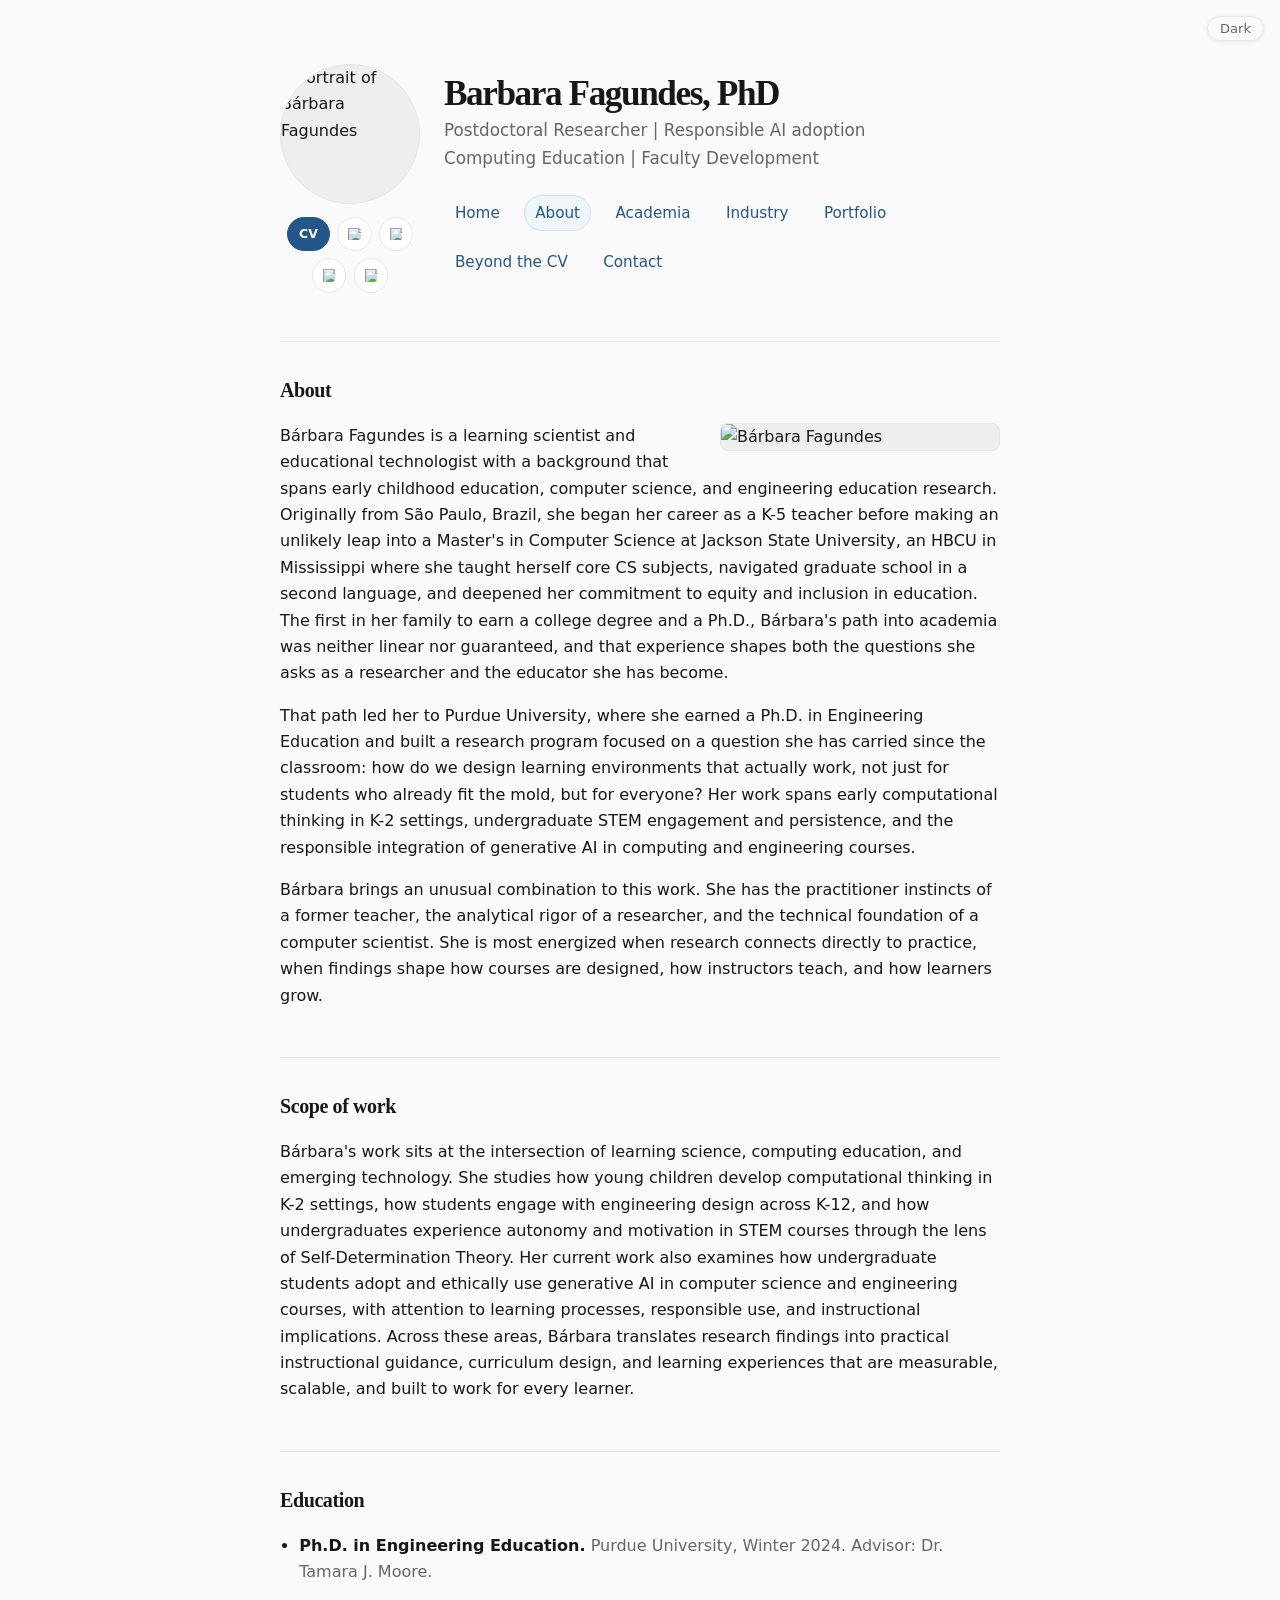
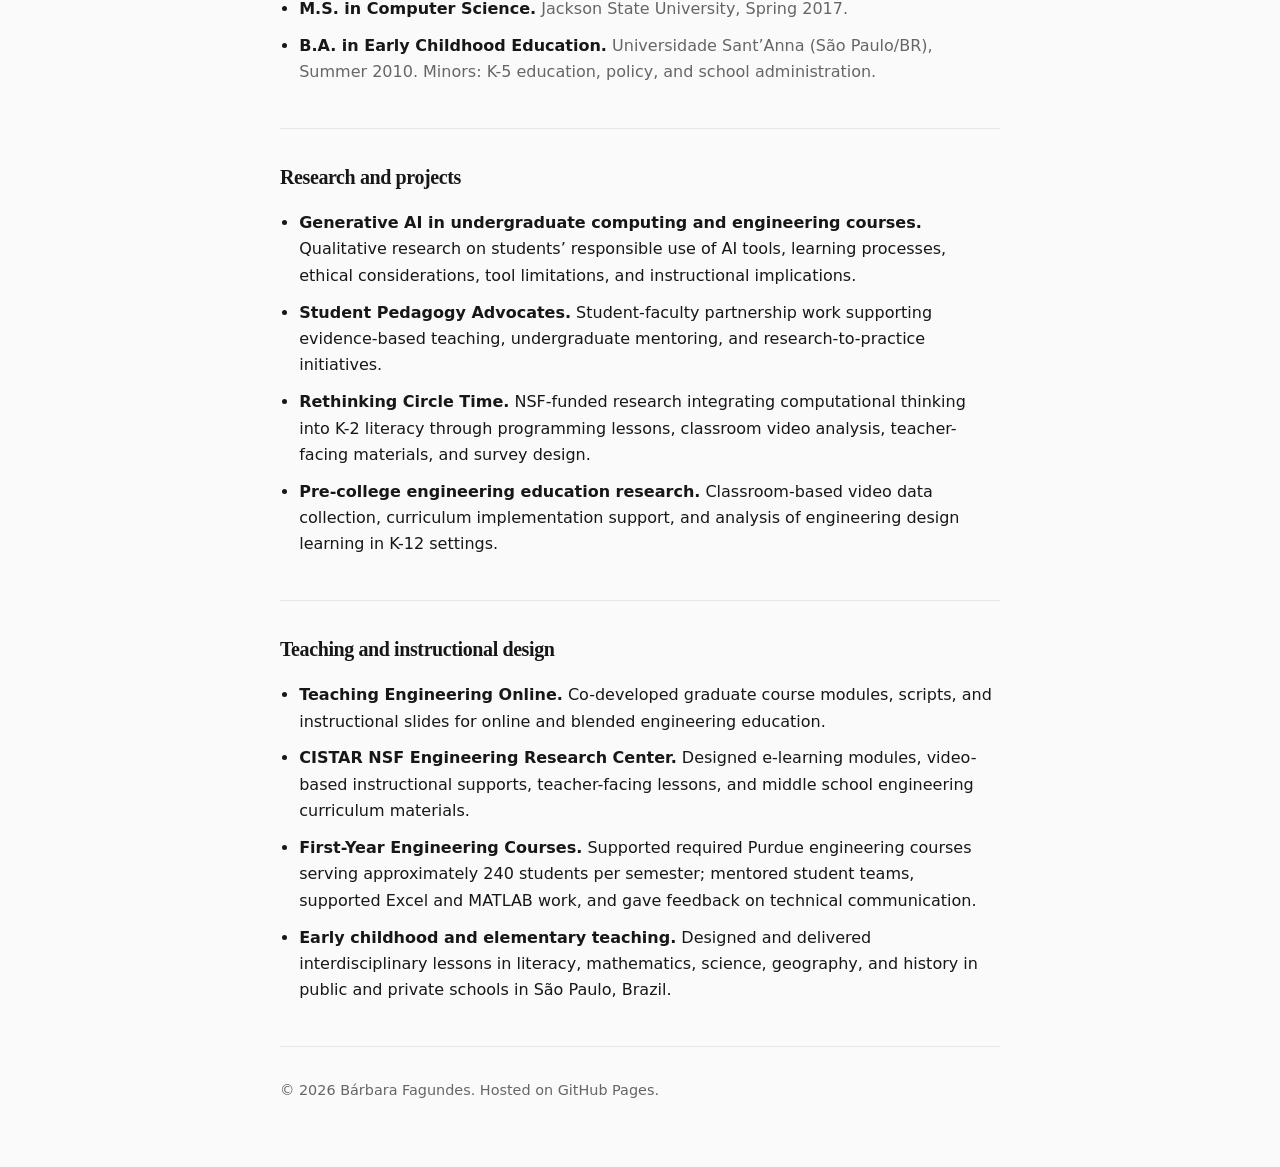
==== about.html @ 5d2da1c2 "add fixed dark/light mode toggle to all pages Button sits upper-right, fixed position, persists via " ====
<!DOCTYPE html>
<html lang="en">
<head>
  <meta charset="UTF-8" />
  <meta name="viewport" content="width=device-width, initial-scale=1.0" />
  <title>About | Bárbara Fagundes</title>
  <script>(function(){var s=localStorage.getItem('theme'),p=window.matchMedia('(prefers-color-scheme: dark)').matches;if(s==='dark'||(!s&&p))document.documentElement.setAttribute('data-theme','dark')})();</script>
  <meta name="description" content="About Bárbara Fagundes, learning scientist and educational technologist." />
  <style>
    :root {
      --bg: #fafafa;
      --text: #171717;
      --muted: #666;
      --line: #e6e6e6;
      --link: #235789;
      --max: 760px;
      --heading-font: Georgia, "Times New Roman", Times, serif;
    }

    * {
      box-sizing: border-box;
    }

    body {
      margin: 0;
      font-family: system-ui, -apple-system, BlinkMacSystemFont, "Segoe UI", sans-serif;
      color: var(--text);
      background: var(--bg);
      line-height: 1.65;
    }

    main {
      max-width: var(--max);
      margin: 0 auto;
      padding: 4rem 1.25rem;
    }

    header {
      margin-bottom: 3rem;
      display: grid;
      grid-template-columns: 140px 1fr;
      gap: 1.5rem;
      align-items: center;
    }

    .profile-block {
      display: grid;
      gap: 0.8rem;
      justify-items: center;
    }

    .profile-picture {
      width: 140px;
      height: 140px;
      border-radius: 50%;
      object-fit: cover;
      border: 1px solid var(--line);
      background: #eee;
    }

    .profile-links {
      display: flex;
      flex-wrap: wrap;
      justify-content: center;
      gap: 0.45rem;
      width: 100%;
      margin-top: 0;
    }

    .profile-links a {
      display: inline-flex;
      align-items: center;
      justify-content: center;
      width: 2.15rem;
      height: 2.15rem;
      border: 1px solid var(--line);
      border-radius: 50%;
      color: var(--muted);
      background: white;
      font-size: 0.78rem;
      font-weight: 700;
      line-height: 1;
    }

    .profile-links a:hover {
      color: white;
      background: var(--link);
      border-color: var(--link);
      text-decoration: none;
    }

    .profile-links .cv-button {
      width: 2.7rem;
      border-radius: 999px;
      background: var(--link);
      border-color: var(--link);
      color: white;
    }

    @media (max-width: 600px) {
      header {
        grid-template-columns: 120px 1fr;
        gap: 1rem;
        align-items: start;
      }

      .profile-picture {
        width: 100px;
        height: 100px;
      }

      .profile-block {
        justify-items: start;
      }

      .profile-links {
        max-width: 120px;
        justify-content: start;
      }

    }

    h1 {
      margin: 0 0 0.4rem;
      font-family: var(--heading-font);
      font-size: clamp(1.3rem, 3.8vw, 2.2rem);
      line-height: 1;
      letter-spacing: -0.04em;
      white-space: nowrap;
    }

    .subtitle {
      margin: 0;
      color: var(--muted);
      font-size: 1.05rem;
    }

    nav {
      display: flex;
      flex-wrap: wrap;
      gap: 0.85rem;
      margin-top: 1.4rem;
      font-size: 0.95rem;
    }

    nav[aria-label="Main navigation"] a {
      padding: 0.28rem 0.62rem;
      border: 1px solid transparent;
      border-radius: 999px;
    }

    nav[aria-label="Main navigation"] a[aria-current="page"] {
      color: var(--link);
      background: #eef5fb;
      border-color: #cfe0ee;
      text-decoration: none;
    }

    .headline-block {
      position: relative;
    }

    @media (max-width: 600px) {
    }

    a {
      color: var(--link);
      text-decoration: none;
    }

    a:hover {
      text-decoration: underline;
    }

    section {
      padding: 2rem 0;
      border-top: 1px solid var(--line);
    }

    h2 {
      margin: 0 0 1rem;
      font-family: var(--heading-font);
      font-size: 1.25rem;
      letter-spacing: -0.02em;
    }

    p {
      margin: 0 0 1rem;
    }

    .about-photo {
      float: right;
      width: min(42%, 280px);
      margin: 0 0 1rem 1.5rem;
    }

    .about-photo img {
      display: block;
      width: 100%;
      height: auto;
      object-fit: contain;
      border: 1px solid var(--line);
      border-radius: 8px;
      background: #eee;
    }

    @media (max-width: 600px) {
      .about-photo {
        float: none;
        width: 100%;
        margin: 0 0 1.25rem;
      }
    }

    ul {
      margin: 0;
      padding-left: 1.2rem;
    }

    li {
      margin-bottom: 0.65rem;
    }

    .item-title {
      font-weight: 700;
    }

    .meta {
      color: var(--muted);
    }

    footer {
      padding-top: 2rem;
      border-top: 1px solid var(--line);
      color: var(--muted);
      font-size: 0.9rem;
    }
    .theme-toggle { position: fixed; top: 1rem; right: 1rem; z-index: 100; padding: 0.32rem 0.75rem; border: 1px solid var(--line); border-radius: 999px; background: var(--bg); color: var(--muted); font-size: 0.82rem; cursor: pointer; font-family: inherit; line-height: 1; box-shadow: 0 1px 4px rgba(0,0,0,0.08); }
    .theme-toggle:hover { color: var(--text); border-color: var(--muted); }
    html[data-theme="dark"] { --bg: #111111; --text: #e4e4e4; --muted: #9a9a9a; --line: #2d2d2d; --link: #79b5f5; }
    html[data-theme="dark"] .profile-links a { background: #1e1e1e; border-color: #3a3a3a; }
    html[data-theme="dark"] .profile-links .cv-button { background: var(--link); border-color: var(--link); }
    html[data-theme="dark"] .profile-picture { background: #2a2a2a; }
    html[data-theme="dark"] .about-photo img { background: #2a2a2a; }
    html[data-theme="dark"] nav[aria-label="Main navigation"] a[aria-current="page"] { background: #1a2a3a; border-color: #2d4a6a; }
  </style>
</head>
<body>
  <button class="theme-toggle" id="theme-toggle" aria-label="Toggle dark mode">Dark</button>
  <main>
    <header>
      <div class="profile-block">
        <img class="profile-picture" src="assets/headshot.png" alt="Portrait of Bárbara Fagundes" />
        <nav aria-label="Profile links" class="profile-links">
          <a class="cv-button" href="files/bfagundes_CV.pdf" aria-label="CV" title="CV">CV</a>
          <a href="mailto:iambarbaraf@gmail.com" aria-label="Email" title="Email"><img src="assets/icons8-email-50.png" alt="Email" style="width: 1em; height: 1em; vertical-align: middle;" /></a>
          <a href="https://scholar.google.com/citations?user=XupPbTIAAAAJ&hl=en&oi=ao" aria-label="Google Scholar" title="Google Scholar"><img src="assets/Google_Scholar_logo.svg" alt="Google Scholar" style="width: 1em; height: 1em; vertical-align: middle;" /></a>
          <a href="https://www.researchgate.net/profile/Barbara-Fagundes-2" aria-label="ResearchGate" title="ResearchGate"><img src="assets/researchgate-logo.svg" alt="ResearchGate" style="width: 1em; height: 1em; vertical-align: middle;" /></a>
          <a href="https://www.linkedin.com/in/iambarbaraf" aria-label="LinkedIn" title="LinkedIn"><img src="assets/icons8-linkedin-50.png" alt="LinkedIn" style="width: 1em; height: 1em; vertical-align: middle;" /></a>
        </nav>
      </div>
      <div class="headline-block">
        <h1>Barbara Fagundes, PhD</h1>
        <p class="subtitle">Postdoctoral Researcher | Responsible AI adoption<br>Computing Education | Faculty Development</p>
        <nav aria-label="Main navigation">
          <a href="index.html">Home</a>
          <a href="about.html" aria-current="page">About</a>
          <a href="academia.html">Academia</a>
          <a href="industry.html">Industry</a>
          <a href="instructional-design.html">Portfolio</a>
          <a href="beyond-cv.html">Beyond the CV</a>
          <a href="contact.html">Contact</a>
        </nav>
      </div>
    </header>

    <section>
      <h2>About</h2>
      <figure class="about-photo">
        <img src="assets/bfagundes_headshot.jpeg" alt="Bárbara Fagundes" />
      </figure>

      <p>
        Bárbara Fagundes is a learning scientist and educational technologist with a background that spans early childhood education, computer science, and engineering education research. Originally from São Paulo, Brazil, she began her career as a K-5 teacher before making an unlikely leap into a Master's in Computer Science at Jackson State University, an HBCU in Mississippi where she taught herself core CS subjects, navigated graduate school in a second language, and deepened her commitment to equity and inclusion in education. The first in her family to earn a college degree and a Ph.D., Bárbara's path into academia was neither linear nor guaranteed, and that experience shapes both the questions she asks as a researcher and the educator she has become.
      </p>

      <p>
        That path led her to Purdue University, where she earned a Ph.D. in Engineering Education and built a research program focused on a question she has carried since the classroom: how do we design learning environments that actually work, not just for students who already fit the mold, but for everyone? Her work spans early computational thinking in K-2 settings, undergraduate STEM engagement and persistence, and the responsible integration of generative AI in computing and engineering courses.
      </p>

      <p>
         Bárbara brings an unusual combination to this work. She has the practitioner instincts of a former teacher, the analytical rigor of a researcher, and the technical foundation of a computer scientist. She is most energized when research connects directly to practice, when findings shape how courses are designed, how instructors teach, and how learners grow.
      </p>
    </section>

    <section>
      <h2>Scope of work</h2>
      <p>
        Bárbara's work sits at the intersection of learning science, computing education, and emerging technology. She studies how young children develop computational thinking in K-2 settings, how students engage with engineering design across K-12, and how undergraduates experience autonomy and motivation in STEM courses through the lens of Self-Determination Theory. Her current work also examines how undergraduate students adopt and ethically use generative AI in computer science and engineering courses, with attention to learning processes, responsible use, and instructional implications. Across these areas, Bárbara translates research findings into practical instructional guidance, curriculum design, and learning experiences that are measurable, scalable, and built to work for every learner.
      </p>
    </section>

    <section>
      <h2>Education</h2>
      <ul>
        <li>
          <span class="item-title">Ph.D. in Engineering Education.</span>
          <span class="meta">Purdue University, Winter 2024. Advisor: Dr. Tamara J. Moore.</span>
        </li>
        <li>
          <span class="item-title">M.S. in Computer Science.</span>
          <span class="meta">Jackson State University, Spring 2017.</span>
        </li>
        <li>
          <span class="item-title">B.A. in Early Childhood Education.</span>
          <span class="meta">Universidade Sant’Anna (São Paulo/BR), Summer 2010. Minors: K-5 education, policy, and school administration.</span>
        </li>
      </ul>
    </section>

    <section>
      <h2>Research and projects</h2>
      <ul>
        <li>
          <span class="item-title">Generative AI in undergraduate computing and engineering courses.</span>
          Qualitative research on students’ responsible use of AI tools, learning processes, ethical considerations, tool limitations, and instructional implications.
        </li>
        <li>
          <span class="item-title">Student Pedagogy Advocates.</span>
          Student-faculty partnership work supporting evidence-based teaching, undergraduate mentoring, and research-to-practice initiatives.
        </li>
        <li>
          <span class="item-title">Rethinking Circle Time.</span>
          NSF-funded research integrating computational thinking into K-2 literacy through programming lessons, classroom video analysis, teacher-facing materials, and survey design.
        </li>
        <li>
          <span class="item-title">Pre-college engineering education research.</span>
          Classroom-based video data collection, curriculum implementation support, and analysis of engineering design learning in K-12 settings.
        </li>
      </ul>
    </section>

    <section>
      <h2>Teaching and instructional design</h2>
      <ul>
        <li>
          <span class="item-title">Teaching Engineering Online.</span>
          Co-developed graduate course modules, scripts, and instructional slides for online and blended engineering education.
        </li>
        <li>
          <span class="item-title">CISTAR NSF Engineering Research Center.</span>
          Designed e-learning modules, video-based instructional supports, teacher-facing lessons, and middle school engineering curriculum materials.
        </li>
        <li>
          <span class="item-title">First-Year Engineering Courses.</span>
          Supported required Purdue engineering courses serving approximately 240 students per semester; mentored student teams, supported Excel and MATLAB work, and gave feedback on technical communication.
        </li>
        <li>
          <span class="item-title">Early childhood and elementary teaching.</span>
          Designed and delivered interdisciplinary lessons in literacy, mathematics, science, geography, and history in public and private schools in São Paulo, Brazil.
        </li>
      </ul>
    </section>

    <footer>
      © <span id="year"></span> Bárbara Fagundes. Hosted on GitHub Pages.
    </footer>
  </main>

  <script>
    document.getElementById("year").textContent = new Date().getFullYear();
    (function() {
      var toggle = document.getElementById('theme-toggle');
      function applyTheme(dark) {
        if (dark) { document.documentElement.setAttribute('data-theme', 'dark'); }
        else { document.documentElement.removeAttribute('data-theme'); }
        toggle.textContent = dark ? 'Light' : 'Dark';
      }
      var saved = localStorage.getItem('theme');
      var prefersDark = window.matchMedia('(prefers-color-scheme: dark)').matches;
      applyTheme(saved === 'dark' || (!saved && prefersDark));
      toggle.addEventListener('click', function() {
        var isDark = document.documentElement.getAttribute('data-theme') === 'dark';
        localStorage.setItem('theme', isDark ? 'light' : 'dark');
        applyTheme(!isDark);
      });
    })();
  </script>
</body>
</html>
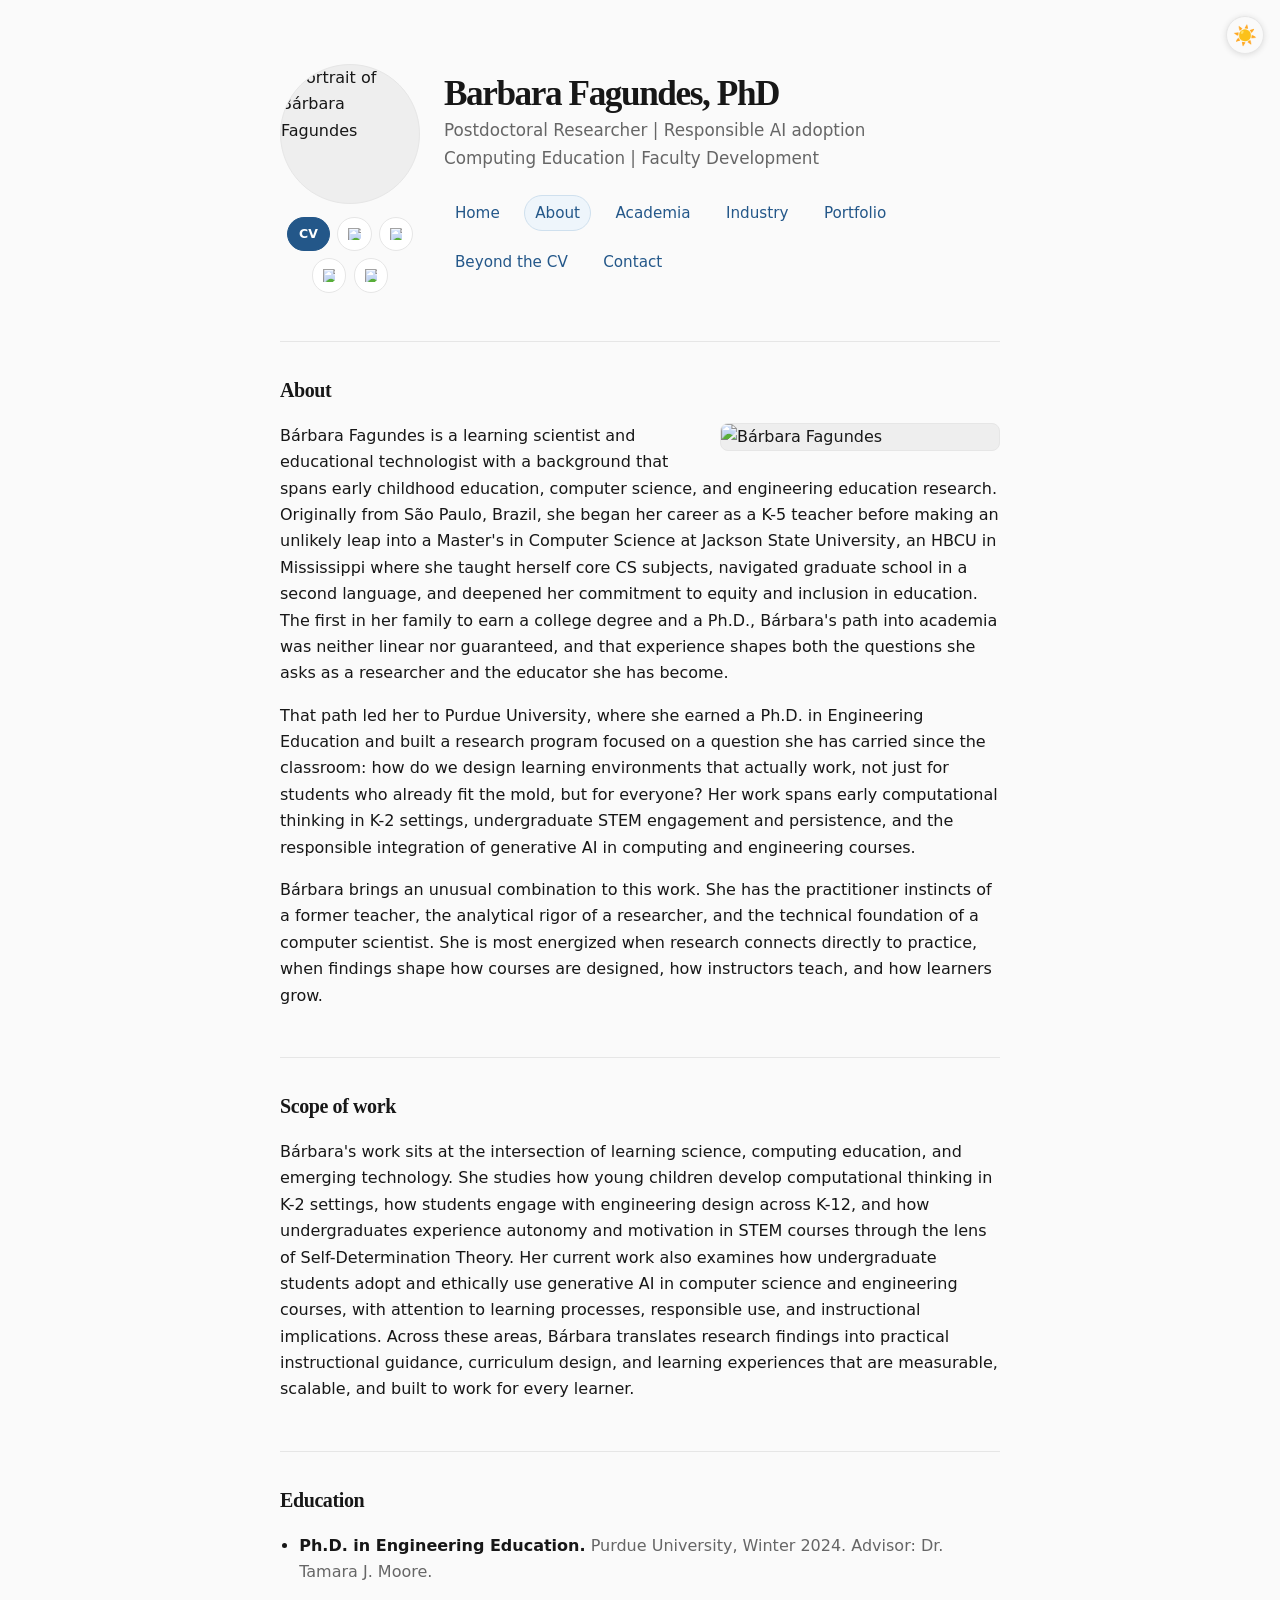
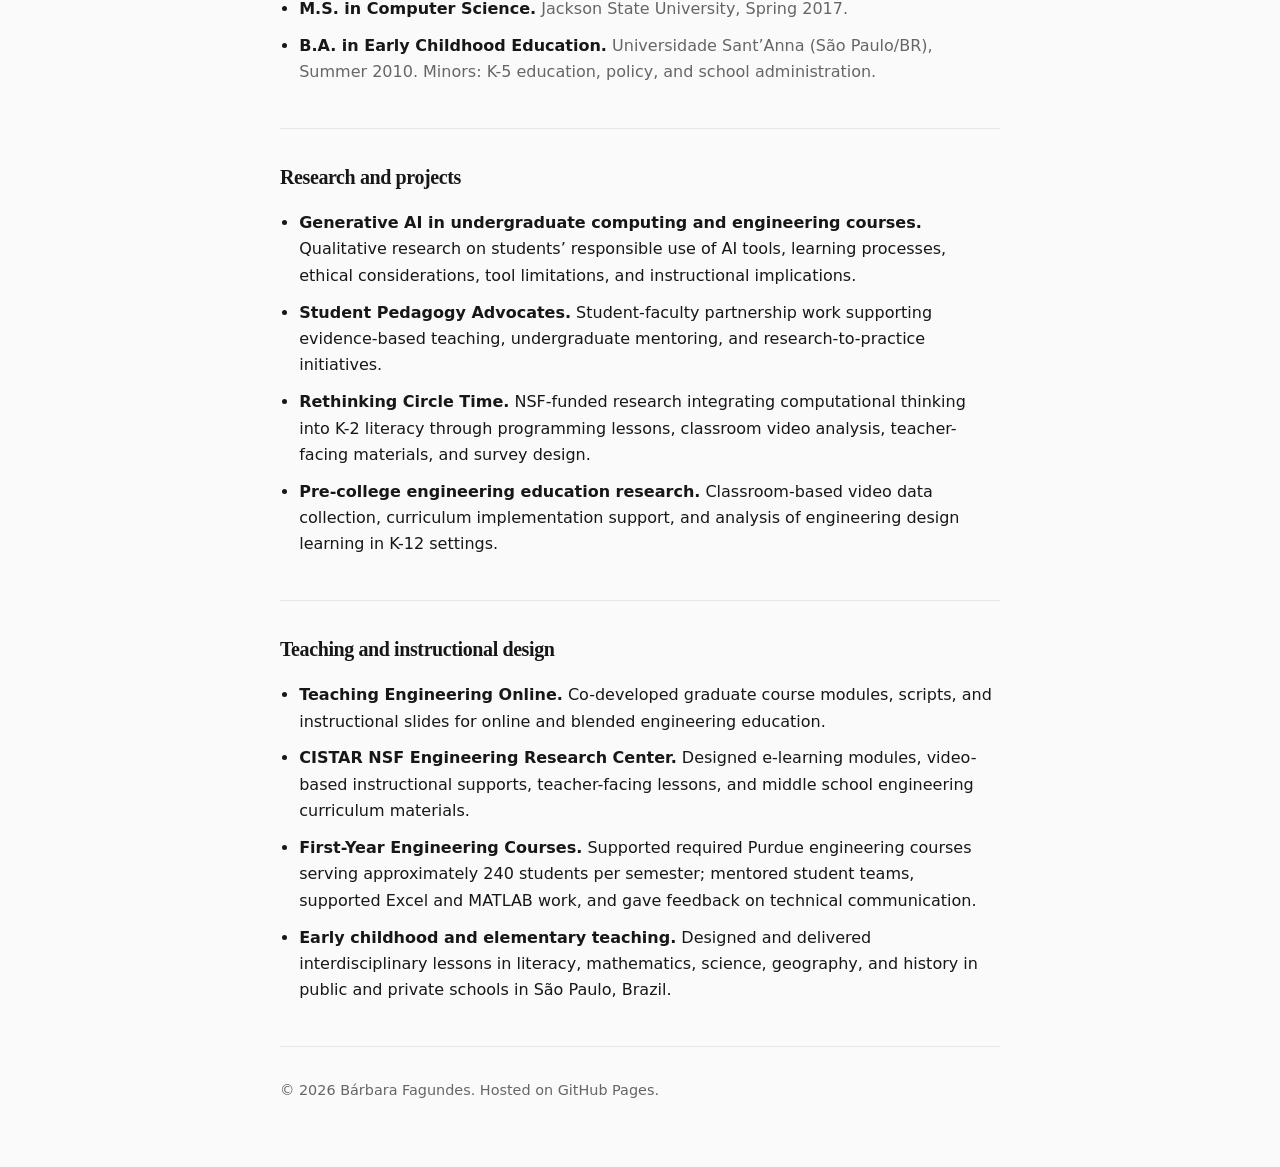
==== commit 03a08e1c: "replace dark/light text toggle with fixed ☀️/🌙 icon button on all pages Co-Authored-By: Claude Sonne" ====
--- a/about.html
+++ b/about.html
@@ -235,8 +235,8 @@
       color: var(--muted);
       font-size: 0.9rem;
     }
-    .theme-toggle { position: fixed; top: 1rem; right: 1rem; z-index: 100; padding: 0.32rem 0.75rem; border: 1px solid var(--line); border-radius: 999px; background: var(--bg); color: var(--muted); font-size: 0.82rem; cursor: pointer; font-family: inherit; line-height: 1; box-shadow: 0 1px 4px rgba(0,0,0,0.08); }
-    .theme-toggle:hover { color: var(--text); border-color: var(--muted); }
+    .theme-toggle { position: fixed; top: 1rem; right: 1rem; z-index: 100; width: 2.4rem; height: 2.4rem; border: 1px solid var(--line); border-radius: 50%; background: var(--bg); font-size: 1.2rem; cursor: pointer; display: flex; align-items: center; justify-content: center; box-shadow: 0 1px 6px rgba(0,0,0,0.12); padding: 0; }
+    .theme-toggle:hover { box-shadow: 0 2px 8px rgba(0,0,0,0.18); }
     html[data-theme="dark"] { --bg: #111111; --text: #e4e4e4; --muted: #9a9a9a; --line: #2d2d2d; --link: #79b5f5; }
     html[data-theme="dark"] .profile-links a { background: #1e1e1e; border-color: #3a3a3a; }
     html[data-theme="dark"] .profile-links .cv-button { background: var(--link); border-color: var(--link); }
@@ -246,7 +246,7 @@
   </style>
 </head>
 <body>
-  <button class="theme-toggle" id="theme-toggle" aria-label="Toggle dark mode">Dark</button>
+  <button class="theme-toggle" id="theme-toggle" aria-label="Toggle dark mode">☀️</button>
   <main>
     <header>
       <div class="profile-block">
@@ -374,7 +374,7 @@
       function applyTheme(dark) {
         if (dark) { document.documentElement.setAttribute('data-theme', 'dark'); }
         else { document.documentElement.removeAttribute('data-theme'); }
-        toggle.textContent = dark ? 'Light' : 'Dark';
+        toggle.textContent = dark ? '🌙' : '☀️';
       }
       var saved = localStorage.getItem('theme');
       var prefersDark = window.matchMedia('(prefers-color-scheme: dark)').matches;
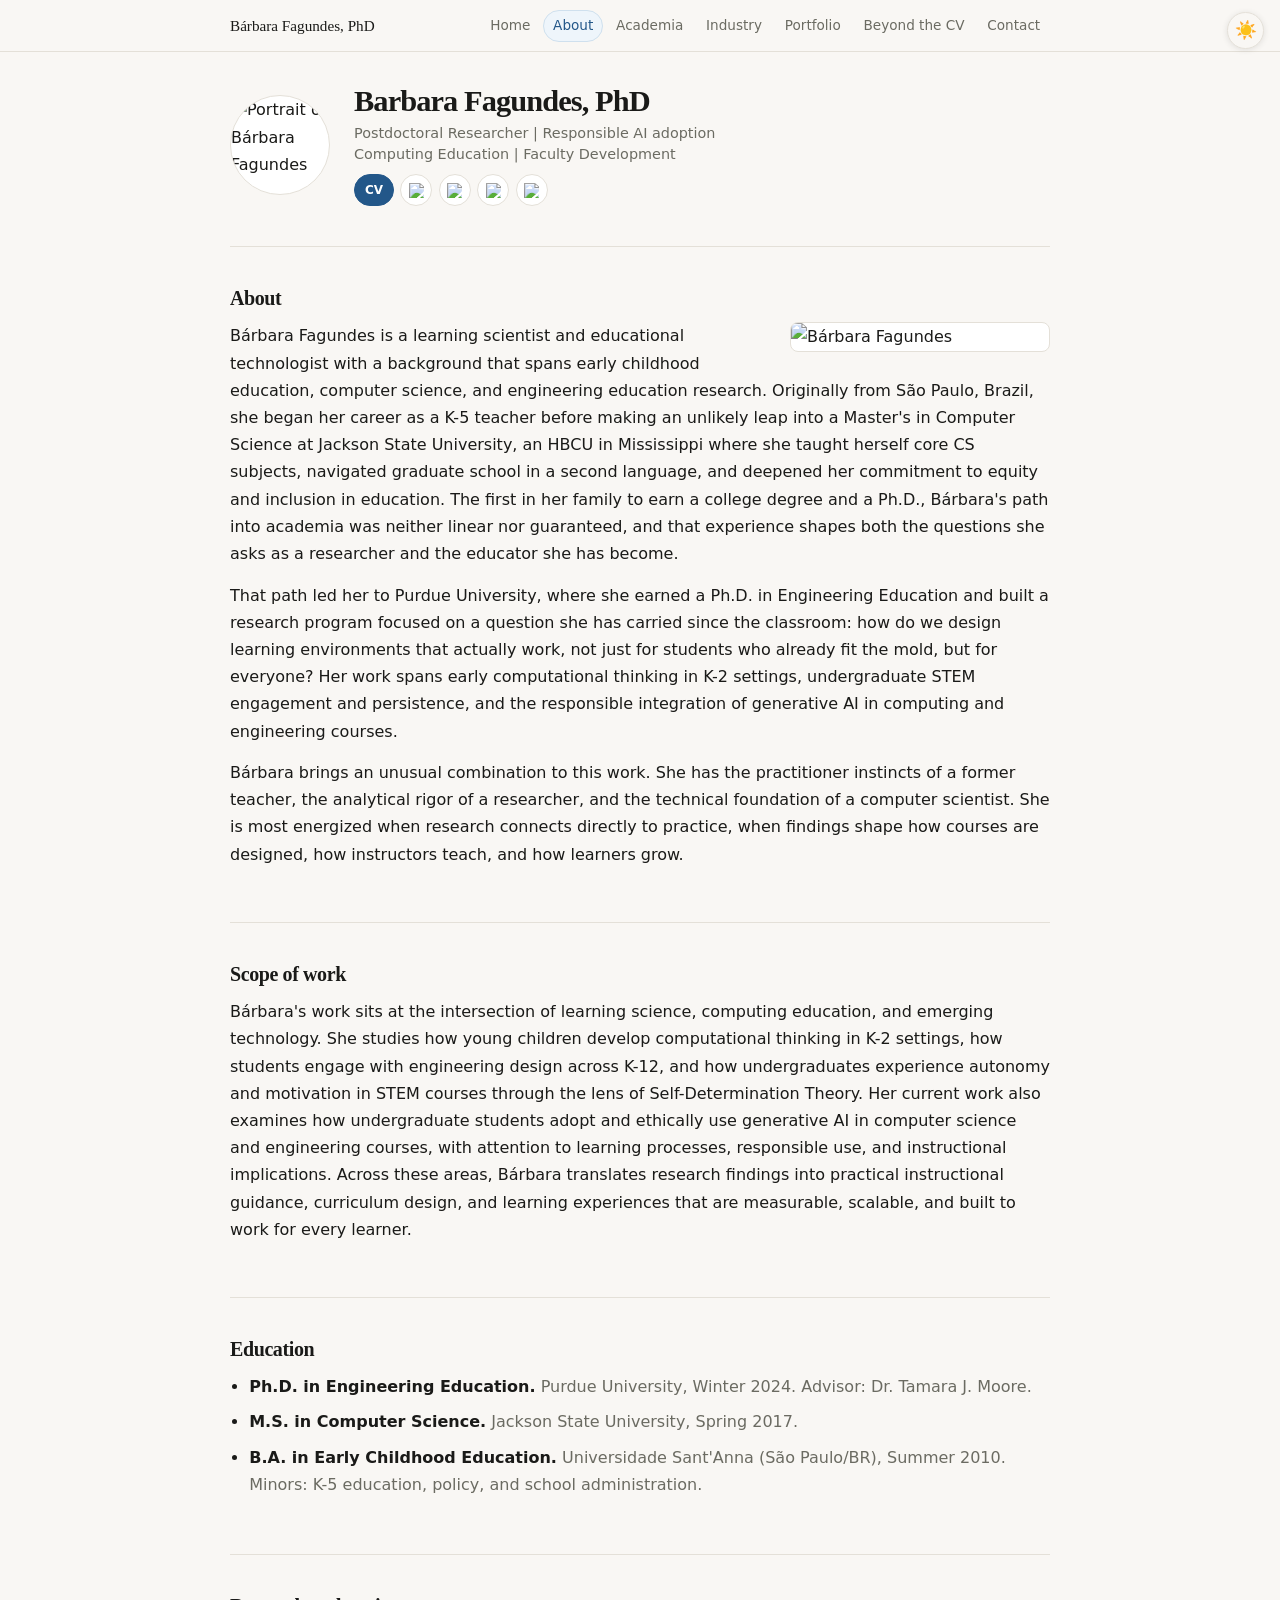
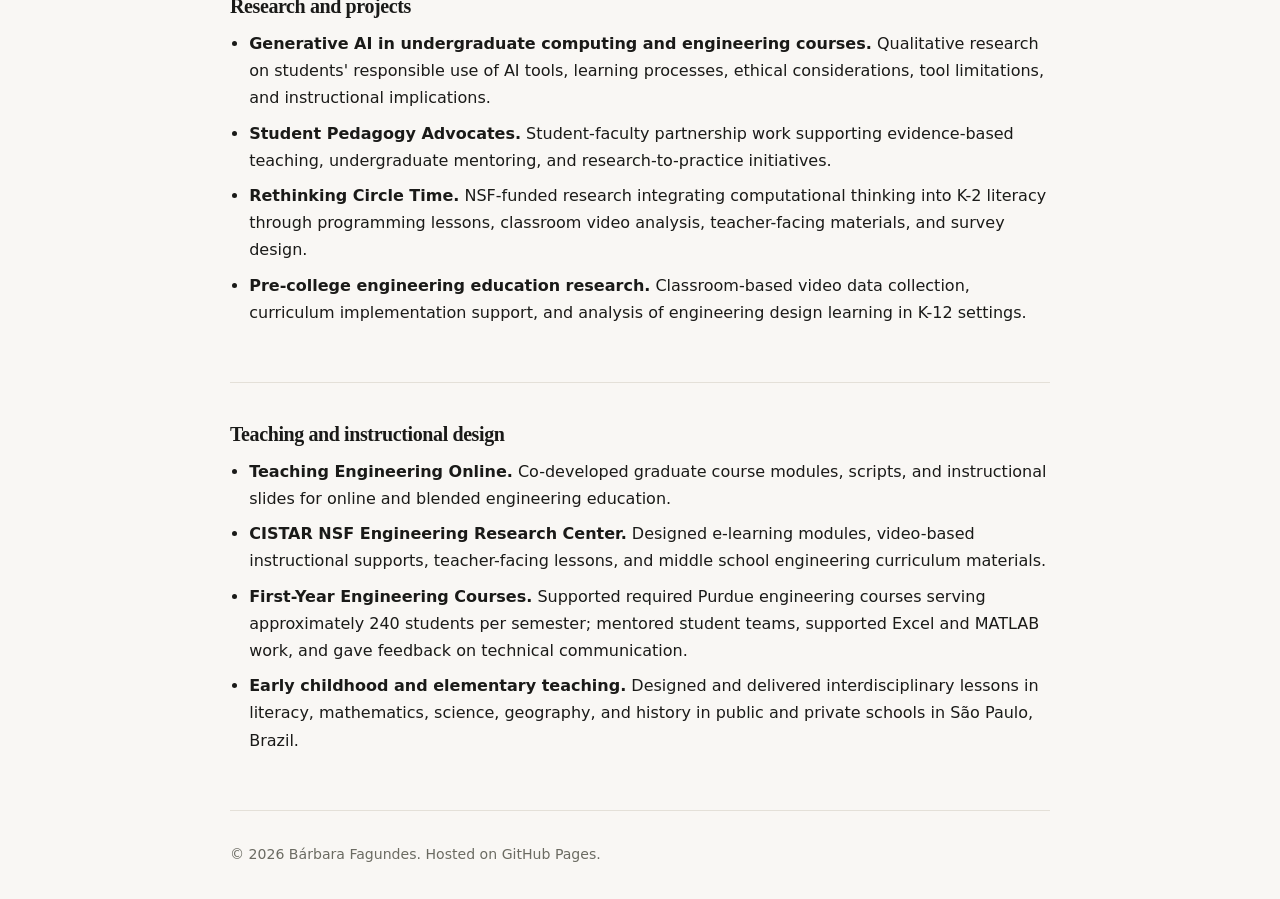
==== commit 7a499c4a: "apply new layout to all content pages while preserving existing content Replaces the old embedded he" ====
--- a/about.html
+++ b/about.html
@@ -4,275 +4,112 @@
   <meta charset="UTF-8" />
   <meta name="viewport" content="width=device-width, initial-scale=1.0" />
   <title>About | Bárbara Fagundes</title>
+  <meta name="description" content="About Bárbara Fagundes, learning scientist and educational technologist." />
   <script>(function(){var s=localStorage.getItem('theme'),p=window.matchMedia('(prefers-color-scheme: dark)').matches;if(s==='dark'||(!s&&p))document.documentElement.setAttribute('data-theme','dark')})();</script>
-  <meta name="description" content="About Bárbara Fagundes, learning scientist and educational technologist." />
   <style>
     :root {
-      --bg: #fafafa;
-      --text: #171717;
-      --muted: #666;
-      --line: #e6e6e6;
-      --link: #235789;
-      --max: 760px;
-      --heading-font: Georgia, "Times New Roman", Times, serif;
+      --bg: #f9f7f4; --surface: #ffffff; --text: #1a1a18; --muted: #6b6b62;
+      --line: #e4e0d8; --link: #235789; --accent: #b05e3c; --accent-soft: #f5ede8;
+      --max: 860px; --serif: Georgia, "Times New Roman", Times, serif;
+      --sans: system-ui, -apple-system, BlinkMacSystemFont, "Segoe UI", sans-serif;
     }
-
-    * {
-      box-sizing: border-box;
+    html[data-theme="dark"] {
+      --bg: #111110; --surface: #1c1c1a; --text: #e8e6e0; --muted: #9a9a8e;
+      --line: #2e2e2a; --link: #79b5f5; --accent: #d98060; --accent-soft: #261a14;
     }
-
-    body {
-      margin: 0;
-      font-family: system-ui, -apple-system, BlinkMacSystemFont, "Segoe UI", sans-serif;
-      color: var(--text);
-      background: var(--bg);
-      line-height: 1.65;
+    *, *::before, *::after { box-sizing: border-box; }
+    body { margin: 0; font-family: var(--sans); color: var(--text); background: var(--bg); line-height: 1.7; }
+    a { color: var(--link); text-decoration: none; } a:hover { text-decoration: underline; }
+    h1, h2, h3 { font-family: var(--serif); line-height: 1.15; }
+    p { margin: 0 0 0.9rem; }
+    ul { margin: 0 0 1rem; padding-left: 1.2rem; }
+    li { margin-bottom: 0.5rem; }
+    .page { max-width: var(--max); margin: 0 auto; padding: 0 1.25rem; }
+
+    /* topbar */
+    .topbar { border-bottom: 1px solid var(--line); background: var(--bg); position: sticky; top: 0; z-index: 50; }
+    .topbar-inner { max-width: var(--max); margin: 0 auto; padding: 0 1.25rem; display: flex; align-items: center; justify-content: space-between; height: 3.2rem; gap: 1rem; }
+    .topbar-name { font-family: var(--serif); font-size: 0.95rem; white-space: nowrap; }
+    .topbar-nav { display: flex; flex-wrap: wrap; gap: 0.2rem; align-items: center; }
+    .topbar-nav a { padding: 0.22rem 0.55rem; border: 1px solid transparent; border-radius: 999px; font-size: 0.85rem; color: var(--muted); }
+    .topbar-nav a:hover { color: var(--text); text-decoration: none; border-color: var(--line); }
+    .topbar-nav a[aria-current="page"] { color: var(--link); background: #eef5fb; border-color: #cfe0ee; }
+    html[data-theme="dark"] .topbar-nav a[aria-current="page"] { background: #1a2a3a; border-color: #2d4a6a; }
+
+    /* theme toggle */
+    .theme-toggle { position: fixed; top: 0.75rem; right: 1rem; z-index: 100; width: 2.3rem; height: 2.3rem; border: 1px solid var(--line); border-radius: 50%; background: var(--bg); font-size: 1.1rem; cursor: pointer; display: flex; align-items: center; justify-content: center; box-shadow: 0 1px 6px rgba(0,0,0,0.1); padding: 0; }
+    .theme-toggle:hover { box-shadow: 0 2px 8px rgba(0,0,0,0.16); }
+
+    /* profile strip */
+    .profile-strip { display: flex; align-items: center; gap: 1.5rem; padding: 2rem 0 2.5rem; }
+    .profile-picture { width: 100px; height: 100px; border-radius: 50%; object-fit: cover; border: 1px solid var(--line); background: var(--surface); flex-shrink: 0; }
+    html[data-theme="dark"] .profile-picture { background: #2a2a26; }
+    .profile-info h1 { margin: 0 0 0.25rem; font-size: clamp(1.2rem, 3.5vw, 1.9rem); letter-spacing: -0.03em; }
+    .profile-info .subtitle { margin: 0 0 0.6rem; color: var(--muted); font-size: 0.9rem; line-height: 1.45; }
+    .profile-links { display: flex; flex-wrap: wrap; gap: 0.4rem; }
+    .profile-links a { display: inline-flex; align-items: center; justify-content: center; width: 2rem; height: 2rem; border: 1px solid var(--line); border-radius: 50%; background: var(--surface); }
+    .profile-links a:hover { border-color: var(--accent); text-decoration: none; }
+    .profile-links a img { width: 0.95em; height: 0.95em; vertical-align: middle; }
+    .profile-links .cv-button { width: 2.5rem; border-radius: 999px; background: var(--link); border-color: var(--link); color: white; font-size: 0.75rem; font-weight: 700; }
+    .profile-links .cv-button:hover { opacity: 0.85; }
+    html[data-theme="dark"] .profile-links a { background: #1e1e1c; border-color: #3a3a3a; }
+    html[data-theme="dark"] .profile-links a img { filter: brightness(0) invert(1); }
+    html[data-theme="dark"] .profile-links .cv-button { background: var(--link); border-color: var(--link); }
+
+    /* sections */
+    section { padding: 2.5rem 0; border-top: 1px solid var(--line); }
+    h2 { margin: 0 0 0.75rem; font-size: 1.25rem; letter-spacing: -0.02em; }
+    h3 { margin: 1.4rem 0 0.6rem; font-size: 1.05rem; letter-spacing: -0.01em; }
+    .item-title { font-weight: 700; }
+    .meta { color: var(--muted); }
+
+    /* about page specific */
+    .about-photo { float: right; width: min(42%, 260px); margin: 0 0 1rem 1.5rem; }
+    .about-photo img { display: block; width: 100%; height: auto; object-fit: contain; border: 1px solid var(--line); border-radius: 8px; background: var(--surface); }
+    html[data-theme="dark"] .about-photo img { background: #2a2a26; }
+
+    footer { padding: 2rem 0; border-top: 1px solid var(--line); color: var(--muted); font-size: 0.88rem; }
+
+    @media (max-width: 620px) {
+      .profile-strip { flex-direction: column; align-items: flex-start; gap: 1rem; padding: 1.5rem 0 2rem; }
+      .topbar-name { display: none; }
+      .about-photo { float: none; width: 100%; margin: 0 0 1.25rem; }
     }
-
-    main {
-      max-width: var(--max);
-      margin: 0 auto;
-      padding: 4rem 1.25rem;
-    }
-
-    header {
-      margin-bottom: 3rem;
-      display: grid;
-      grid-template-columns: 140px 1fr;
-      gap: 1.5rem;
-      align-items: center;
-    }
-
-    .profile-block {
-      display: grid;
-      gap: 0.8rem;
-      justify-items: center;
-    }
-
-    .profile-picture {
-      width: 140px;
-      height: 140px;
-      border-radius: 50%;
-      object-fit: cover;
-      border: 1px solid var(--line);
-      background: #eee;
-    }
-
-    .profile-links {
-      display: flex;
-      flex-wrap: wrap;
-      justify-content: center;
-      gap: 0.45rem;
-      width: 100%;
-      margin-top: 0;
-    }
-
-    .profile-links a {
-      display: inline-flex;
-      align-items: center;
-      justify-content: center;
-      width: 2.15rem;
-      height: 2.15rem;
-      border: 1px solid var(--line);
-      border-radius: 50%;
-      color: var(--muted);
-      background: white;
-      font-size: 0.78rem;
-      font-weight: 700;
-      line-height: 1;
-    }
-
-    .profile-links a:hover {
-      color: white;
-      background: var(--link);
-      border-color: var(--link);
-      text-decoration: none;
-    }
-
-    .profile-links .cv-button {
-      width: 2.7rem;
-      border-radius: 999px;
-      background: var(--link);
-      border-color: var(--link);
-      color: white;
-    }
-
-    @media (max-width: 600px) {
-      header {
-        grid-template-columns: 120px 1fr;
-        gap: 1rem;
-        align-items: start;
-      }
-
-      .profile-picture {
-        width: 100px;
-        height: 100px;
-      }
-
-      .profile-block {
-        justify-items: start;
-      }
-
-      .profile-links {
-        max-width: 120px;
-        justify-content: start;
-      }
-
-    }
-
-    h1 {
-      margin: 0 0 0.4rem;
-      font-family: var(--heading-font);
-      font-size: clamp(1.3rem, 3.8vw, 2.2rem);
-      line-height: 1;
-      letter-spacing: -0.04em;
-      white-space: nowrap;
-    }
-
-    .subtitle {
-      margin: 0;
-      color: var(--muted);
-      font-size: 1.05rem;
-    }
-
-    nav {
-      display: flex;
-      flex-wrap: wrap;
-      gap: 0.85rem;
-      margin-top: 1.4rem;
-      font-size: 0.95rem;
-    }
-
-    nav[aria-label="Main navigation"] a {
-      padding: 0.28rem 0.62rem;
-      border: 1px solid transparent;
-      border-radius: 999px;
-    }
-
-    nav[aria-label="Main navigation"] a[aria-current="page"] {
-      color: var(--link);
-      background: #eef5fb;
-      border-color: #cfe0ee;
-      text-decoration: none;
-    }
-
-    .headline-block {
-      position: relative;
-    }
-
-    @media (max-width: 600px) {
-    }
-
-    a {
-      color: var(--link);
-      text-decoration: none;
-    }
-
-    a:hover {
-      text-decoration: underline;
-    }
-
-    section {
-      padding: 2rem 0;
-      border-top: 1px solid var(--line);
-    }
-
-    h2 {
-      margin: 0 0 1rem;
-      font-family: var(--heading-font);
-      font-size: 1.25rem;
-      letter-spacing: -0.02em;
-    }
-
-    p {
-      margin: 0 0 1rem;
-    }
-
-    .about-photo {
-      float: right;
-      width: min(42%, 280px);
-      margin: 0 0 1rem 1.5rem;
-    }
-
-    .about-photo img {
-      display: block;
-      width: 100%;
-      height: auto;
-      object-fit: contain;
-      border: 1px solid var(--line);
-      border-radius: 8px;
-      background: #eee;
-    }
-
-    @media (max-width: 600px) {
-      .about-photo {
-        float: none;
-        width: 100%;
-        margin: 0 0 1.25rem;
-      }
-    }
-
-    ul {
-      margin: 0;
-      padding-left: 1.2rem;
-    }
-
-    li {
-      margin-bottom: 0.65rem;
-    }
-
-    .item-title {
-      font-weight: 700;
-    }
-
-    .meta {
-      color: var(--muted);
-    }
-
-    footer {
-      padding-top: 2rem;
-      border-top: 1px solid var(--line);
-      color: var(--muted);
-      font-size: 0.9rem;
-    }
-    .theme-toggle { position: fixed; top: 1rem; right: 1rem; z-index: 100; width: 2.4rem; height: 2.4rem; border: 1px solid var(--line); border-radius: 50%; background: var(--bg); font-size: 1.2rem; cursor: pointer; display: flex; align-items: center; justify-content: center; box-shadow: 0 1px 6px rgba(0,0,0,0.12); padding: 0; }
-    .theme-toggle:hover { box-shadow: 0 2px 8px rgba(0,0,0,0.18); }
-    html[data-theme="dark"] { --bg: #111111; --text: #e4e4e4; --muted: #9a9a9a; --line: #2d2d2d; --link: #79b5f5; }
-    html[data-theme="dark"] .profile-links a { background: #1e1e1e; border-color: #3a3a3a; }
-    html[data-theme="dark"] .profile-links .cv-button { background: var(--link); border-color: var(--link); }
-    html[data-theme="dark"] .profile-picture { background: #2a2a2a; }
-    html[data-theme="dark"] .about-photo img { background: #2a2a2a; }
-    html[data-theme="dark"] nav[aria-label="Main navigation"] a[aria-current="page"] { background: #1a2a3a; border-color: #2d4a6a; }
   </style>
 </head>
 <body>
   <button class="theme-toggle" id="theme-toggle" aria-label="Toggle dark mode">☀️</button>
-  <main>
-    <header>
-      <div class="profile-block">
-        <img class="profile-picture" src="assets/headshot.png" alt="Portrait of Bárbara Fagundes" />
+
+  <nav class="topbar" aria-label="Site navigation">
+    <div class="topbar-inner">
+      <span class="topbar-name">Bárbara Fagundes, PhD</span>
+      <div class="topbar-nav">
+        <a href="index.html">Home</a>
+        <a href="about.html" aria-current="page">About</a>
+        <a href="academia.html">Academia</a>
+        <a href="industry.html">Industry</a>
+        <a href="portfolio.html">Portfolio</a>
+        <a href="beyond-cv.html">Beyond the CV</a>
+        <a href="contact.html">Contact</a>
+      </div>
+    </div>
+  </nav>
+
+  <main class="page">
+    <div class="profile-strip">
+      <img class="profile-picture" src="assets/headshot.png" alt="Portrait of Bárbara Fagundes" />
+      <div class="profile-info">
+        <h1>Barbara Fagundes, PhD</h1>
+        <p class="subtitle">Postdoctoral Researcher | Responsible AI adoption<br>Computing Education | Faculty Development</p>
         <nav aria-label="Profile links" class="profile-links">
           <a class="cv-button" href="files/bfagundes_CV.pdf" aria-label="CV" title="CV">CV</a>
-          <a href="mailto:iambarbaraf@gmail.com" aria-label="Email" title="Email"><img src="assets/icons8-email-50.png" alt="Email" style="width: 1em; height: 1em; vertical-align: middle;" /></a>
-          <a href="https://scholar.google.com/citations?user=XupPbTIAAAAJ&hl=en&oi=ao" aria-label="Google Scholar" title="Google Scholar"><img src="assets/Google_Scholar_logo.svg" alt="Google Scholar" style="width: 1em; height: 1em; vertical-align: middle;" /></a>
-          <a href="https://www.researchgate.net/profile/Barbara-Fagundes-2" aria-label="ResearchGate" title="ResearchGate"><img src="assets/researchgate-logo.svg" alt="ResearchGate" style="width: 1em; height: 1em; vertical-align: middle;" /></a>
-          <a href="https://www.linkedin.com/in/iambarbaraf" aria-label="LinkedIn" title="LinkedIn"><img src="assets/icons8-linkedin-50.png" alt="LinkedIn" style="width: 1em; height: 1em; vertical-align: middle;" /></a>
+          <a href="mailto:iambarbaraf@gmail.com" aria-label="Email" title="Email"><img src="assets/icons8-email-50.png" alt="Email" /></a>
+          <a href="https://scholar.google.com/citations?user=XupPbTIAAAAJ&hl=en&oi=ao" aria-label="Google Scholar" title="Google Scholar"><img src="assets/Google_Scholar_logo.svg" alt="Google Scholar" /></a>
+          <a href="https://www.researchgate.net/profile/Barbara-Fagundes-2" aria-label="ResearchGate" title="ResearchGate"><img src="assets/researchgate-logo.svg" alt="ResearchGate" /></a>
+          <a href="https://www.linkedin.com/in/iambarbaraf" aria-label="LinkedIn" title="LinkedIn"><img src="assets/icons8-linkedin-50.png" alt="LinkedIn" /></a>
         </nav>
       </div>
-      <div class="headline-block">
-        <h1>Barbara Fagundes, PhD</h1>
-        <p class="subtitle">Postdoctoral Researcher | Responsible AI adoption<br>Computing Education | Faculty Development</p>
-        <nav aria-label="Main navigation">
-          <a href="index.html">Home</a>
-          <a href="about.html" aria-current="page">About</a>
-          <a href="academia.html">Academia</a>
-          <a href="industry.html">Industry</a>
-          <a href="instructional-design.html">Portfolio</a>
-          <a href="beyond-cv.html">Beyond the CV</a>
-          <a href="contact.html">Contact</a>
-        </nav>
-      </div>
-    </header>
+    </div>
 
     <section>
       <h2>About</h2>
@@ -280,24 +117,16 @@
         <img src="assets/bfagundes_headshot.jpeg" alt="Bárbara Fagundes" />
       </figure>
 
-      <p>
-        Bárbara Fagundes is a learning scientist and educational technologist with a background that spans early childhood education, computer science, and engineering education research. Originally from São Paulo, Brazil, she began her career as a K-5 teacher before making an unlikely leap into a Master's in Computer Science at Jackson State University, an HBCU in Mississippi where she taught herself core CS subjects, navigated graduate school in a second language, and deepened her commitment to equity and inclusion in education. The first in her family to earn a college degree and a Ph.D., Bárbara's path into academia was neither linear nor guaranteed, and that experience shapes both the questions she asks as a researcher and the educator she has become.
-      </p>
-
-      <p>
-        That path led her to Purdue University, where she earned a Ph.D. in Engineering Education and built a research program focused on a question she has carried since the classroom: how do we design learning environments that actually work, not just for students who already fit the mold, but for everyone? Her work spans early computational thinking in K-2 settings, undergraduate STEM engagement and persistence, and the responsible integration of generative AI in computing and engineering courses.
-      </p>
-
-      <p>
-         Bárbara brings an unusual combination to this work. She has the practitioner instincts of a former teacher, the analytical rigor of a researcher, and the technical foundation of a computer scientist. She is most energized when research connects directly to practice, when findings shape how courses are designed, how instructors teach, and how learners grow.
-      </p>
+      <p>Bárbara Fagundes is a learning scientist and educational technologist with a background that spans early childhood education, computer science, and engineering education research. Originally from São Paulo, Brazil, she began her career as a K-5 teacher before making an unlikely leap into a Master's in Computer Science at Jackson State University, an HBCU in Mississippi where she taught herself core CS subjects, navigated graduate school in a second language, and deepened her commitment to equity and inclusion in education. The first in her family to earn a college degree and a Ph.D., Bárbara's path into academia was neither linear nor guaranteed, and that experience shapes both the questions she asks as a researcher and the educator she has become.</p>
+
+      <p>That path led her to Purdue University, where she earned a Ph.D. in Engineering Education and built a research program focused on a question she has carried since the classroom: how do we design learning environments that actually work, not just for students who already fit the mold, but for everyone? Her work spans early computational thinking in K-2 settings, undergraduate STEM engagement and persistence, and the responsible integration of generative AI in computing and engineering courses.</p>
+
+      <p>Bárbara brings an unusual combination to this work. She has the practitioner instincts of a former teacher, the analytical rigor of a researcher, and the technical foundation of a computer scientist. She is most energized when research connects directly to practice, when findings shape how courses are designed, how instructors teach, and how learners grow.</p>
     </section>
 
     <section>
       <h2>Scope of work</h2>
-      <p>
-        Bárbara's work sits at the intersection of learning science, computing education, and emerging technology. She studies how young children develop computational thinking in K-2 settings, how students engage with engineering design across K-12, and how undergraduates experience autonomy and motivation in STEM courses through the lens of Self-Determination Theory. Her current work also examines how undergraduate students adopt and ethically use generative AI in computer science and engineering courses, with attention to learning processes, responsible use, and instructional implications. Across these areas, Bárbara translates research findings into practical instructional guidance, curriculum design, and learning experiences that are measurable, scalable, and built to work for every learner.
-      </p>
+      <p>Bárbara's work sits at the intersection of learning science, computing education, and emerging technology. She studies how young children develop computational thinking in K-2 settings, how students engage with engineering design across K-12, and how undergraduates experience autonomy and motivation in STEM courses through the lens of Self-Determination Theory. Her current work also examines how undergraduate students adopt and ethically use generative AI in computer science and engineering courses, with attention to learning processes, responsible use, and instructional implications. Across these areas, Bárbara translates research findings into practical instructional guidance, curriculum design, and learning experiences that are measurable, scalable, and built to work for every learner.</p>
     </section>
 
     <section>
@@ -313,7 +142,7 @@
         </li>
         <li>
           <span class="item-title">B.A. in Early Childhood Education.</span>
-          <span class="meta">Universidade Sant’Anna (São Paulo/BR), Summer 2010. Minors: K-5 education, policy, and school administration.</span>
+          <span class="meta">Universidade Sant'Anna (São Paulo/BR), Summer 2010. Minors: K-5 education, policy, and school administration.</span>
         </li>
       </ul>
     </section>
@@ -323,7 +152,7 @@
       <ul>
         <li>
           <span class="item-title">Generative AI in undergraduate computing and engineering courses.</span>
-          Qualitative research on students’ responsible use of AI tools, learning processes, ethical considerations, tool limitations, and instructional implications.
+          Qualitative research on students' responsible use of AI tools, learning processes, ethical considerations, tool limitations, and instructional implications.
         </li>
         <li>
           <span class="item-title">Student Pedagogy Advocates.</span>
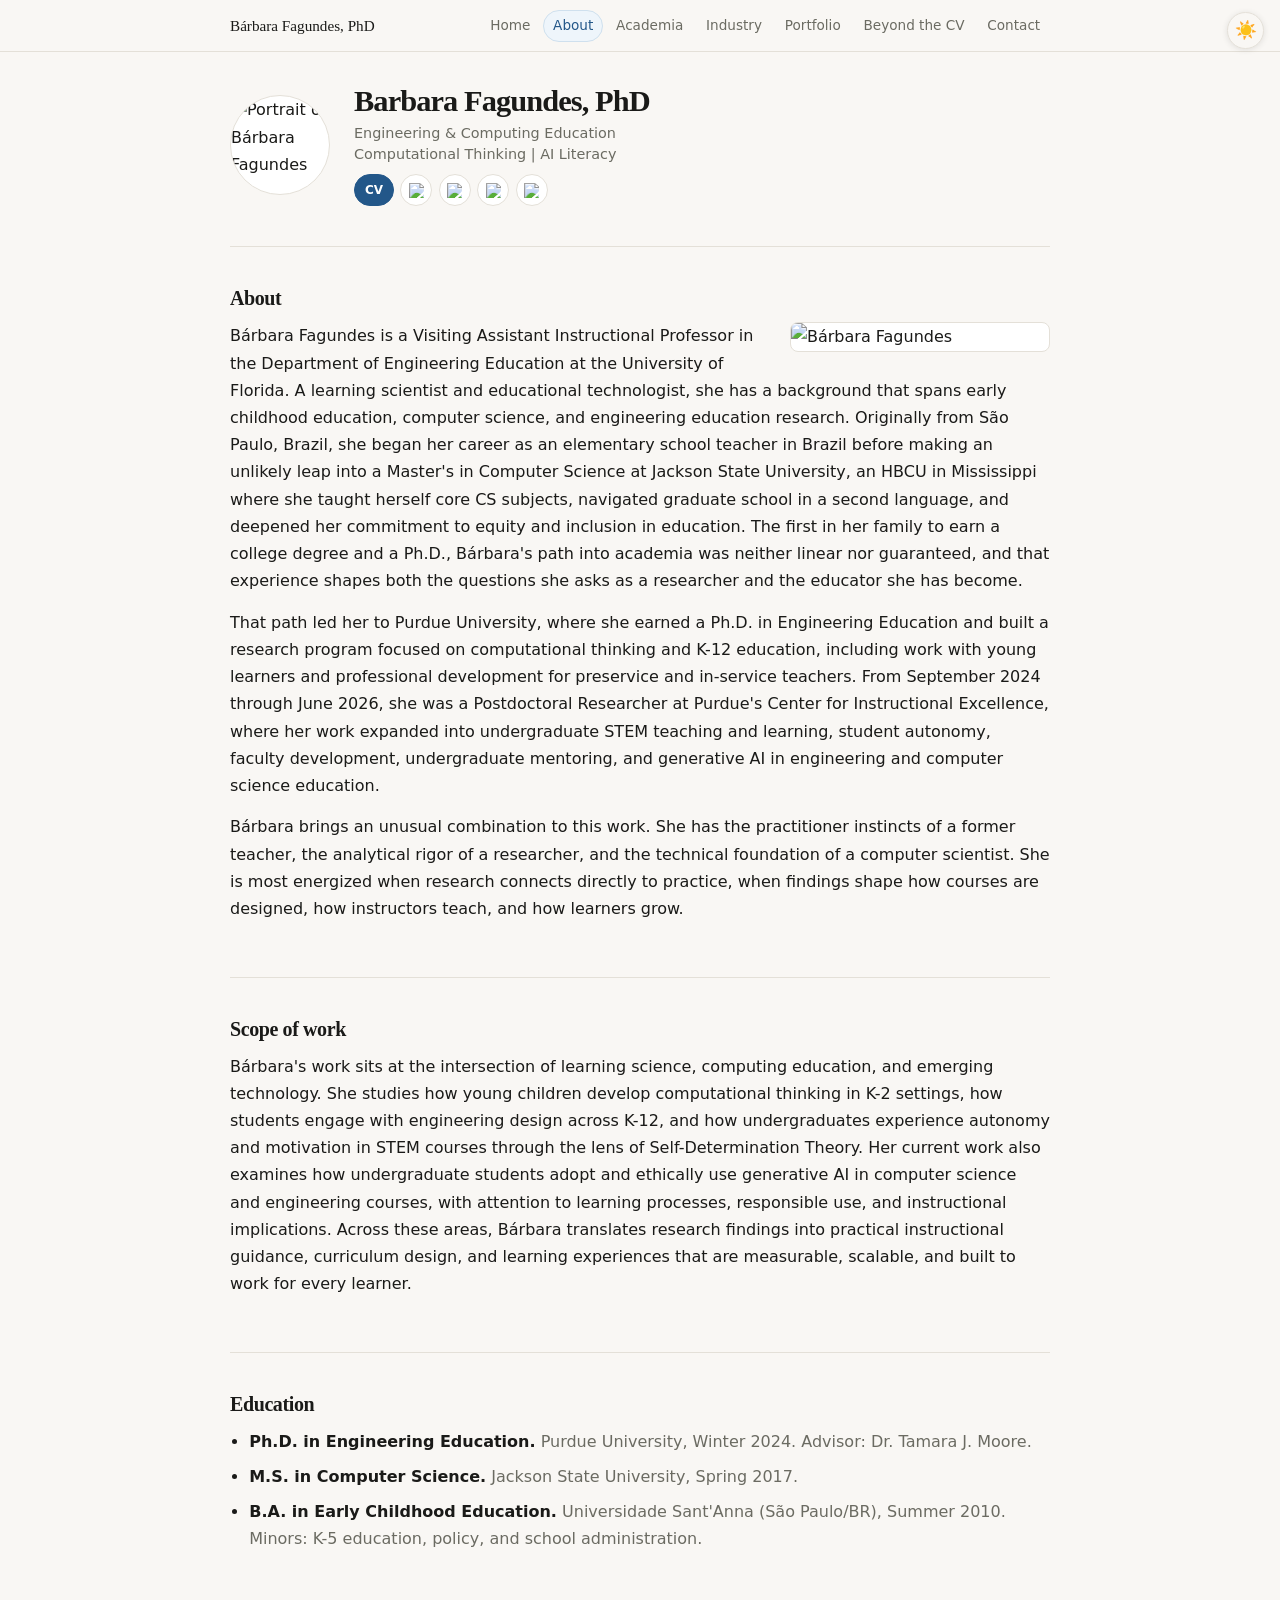
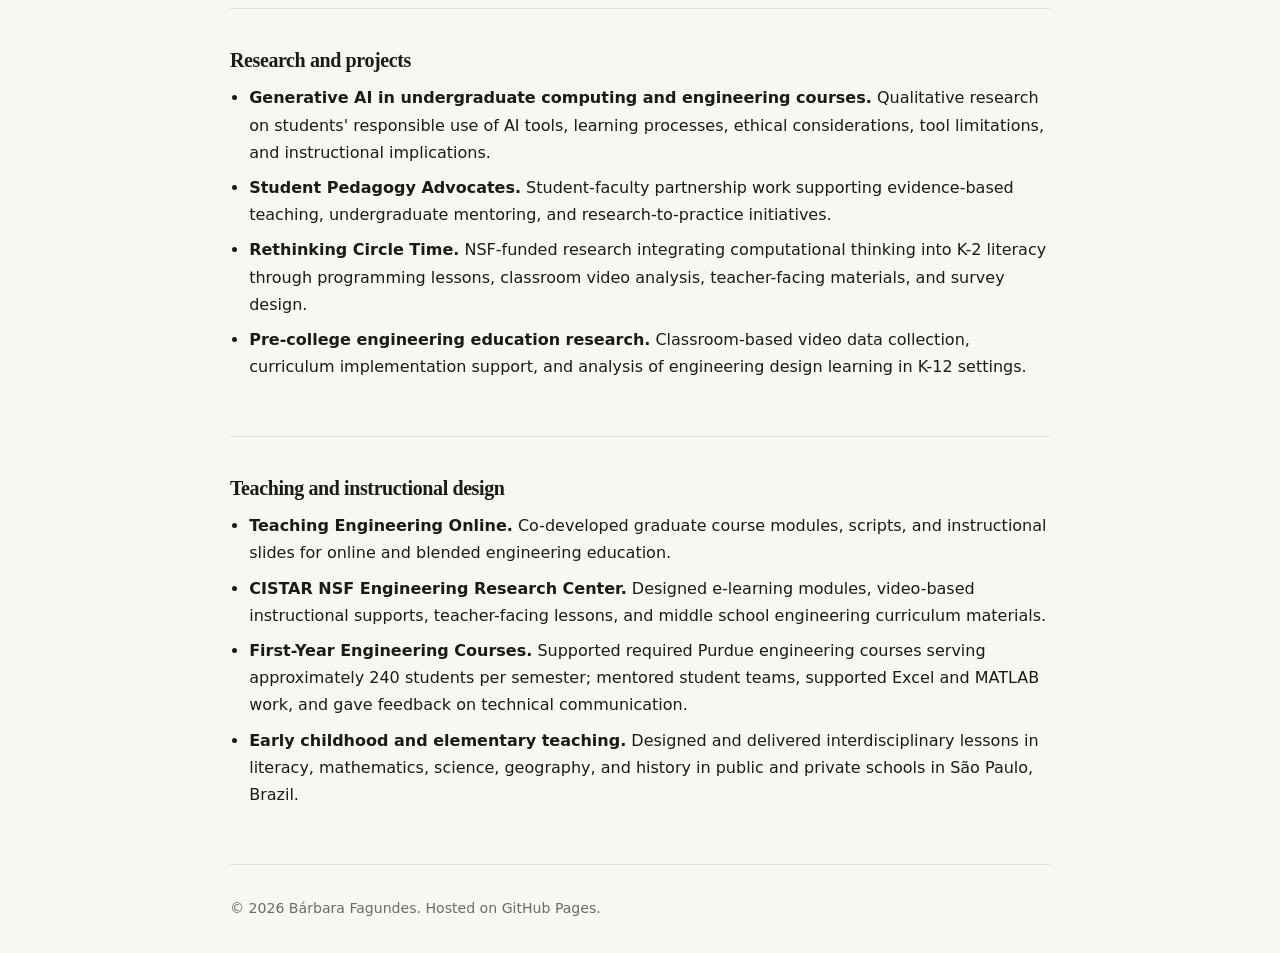
==== commit aba151b2: "Update faculty position and professional profile" ====
--- a/about.html
+++ b/about.html
@@ -4,7 +4,7 @@
   <meta charset="UTF-8" />
   <meta name="viewport" content="width=device-width, initial-scale=1.0" />
   <title>About | Bárbara Fagundes</title>
-  <meta name="description" content="About Bárbara Fagundes, learning scientist and educational technologist." />
+  <meta name="description" content="About Bárbara Fagundes, Visiting Assistant Instructional Professor at the University of Florida." />
   <script>(function(){var s=localStorage.getItem('theme'),p=window.matchMedia('(prefers-color-scheme: dark)').matches;if(s==='dark'||(!s&&p))document.documentElement.setAttribute('data-theme','dark')})();</script>
   <style>
     :root {
@@ -100,7 +100,7 @@
       <img class="profile-picture" src="assets/headshot.png" alt="Portrait of Bárbara Fagundes" />
       <div class="profile-info">
         <h1>Barbara Fagundes, PhD</h1>
-        <p class="subtitle">Postdoctoral Researcher | Responsible AI adoption<br>Computing Education | Faculty Development</p>
+        <p class="subtitle">Engineering &amp; Computing Education<br>Computational Thinking | AI Literacy</p>
         <nav aria-label="Profile links" class="profile-links">
           <a class="cv-button" href="files/bfagundes_CV.pdf" aria-label="CV" title="CV">CV</a>
           <a href="mailto:iambarbaraf@gmail.com" aria-label="Email" title="Email"><img src="assets/icons8-email-50.png" alt="Email" /></a>
@@ -117,9 +117,9 @@
         <img src="assets/bfagundes_headshot.jpeg" alt="Bárbara Fagundes" />
       </figure>
 
-      <p>Bárbara Fagundes is a learning scientist and educational technologist with a background that spans early childhood education, computer science, and engineering education research. Originally from São Paulo, Brazil, she began her career as a K-5 teacher before making an unlikely leap into a Master's in Computer Science at Jackson State University, an HBCU in Mississippi where she taught herself core CS subjects, navigated graduate school in a second language, and deepened her commitment to equity and inclusion in education. The first in her family to earn a college degree and a Ph.D., Bárbara's path into academia was neither linear nor guaranteed, and that experience shapes both the questions she asks as a researcher and the educator she has become.</p>
-
-      <p>That path led her to Purdue University, where she earned a Ph.D. in Engineering Education and built a research program focused on a question she has carried since the classroom: how do we design learning environments that actually work, not just for students who already fit the mold, but for everyone? Her work spans early computational thinking in K-2 settings, undergraduate STEM engagement and persistence, and the responsible integration of generative AI in computing and engineering courses.</p>
+      <p>Bárbara Fagundes is a Visiting Assistant Instructional Professor in the Department of Engineering Education at the University of Florida. A learning scientist and educational technologist, she has a background that spans early childhood education, computer science, and engineering education research. Originally from São Paulo, Brazil, she began her career as an elementary school teacher in Brazil before making an unlikely leap into a Master's in Computer Science at Jackson State University, an HBCU in Mississippi where she taught herself core CS subjects, navigated graduate school in a second language, and deepened her commitment to equity and inclusion in education. The first in her family to earn a college degree and a Ph.D., Bárbara's path into academia was neither linear nor guaranteed, and that experience shapes both the questions she asks as a researcher and the educator she has become.</p>
+
+      <p>That path led her to Purdue University, where she earned a Ph.D. in Engineering Education and built a research program focused on computational thinking and K-12 education, including work with young learners and professional development for preservice and in-service teachers. From September 2024 through June 2026, she was a Postdoctoral Researcher at Purdue's Center for Instructional Excellence, where her work expanded into undergraduate STEM teaching and learning, student autonomy, faculty development, undergraduate mentoring, and generative AI in engineering and computer science education.</p>
 
       <p>Bárbara brings an unusual combination to this work. She has the practitioner instincts of a former teacher, the analytical rigor of a researcher, and the technical foundation of a computer scientist. She is most energized when research connects directly to practice, when findings shape how courses are designed, how instructors teach, and how learners grow.</p>
     </section>
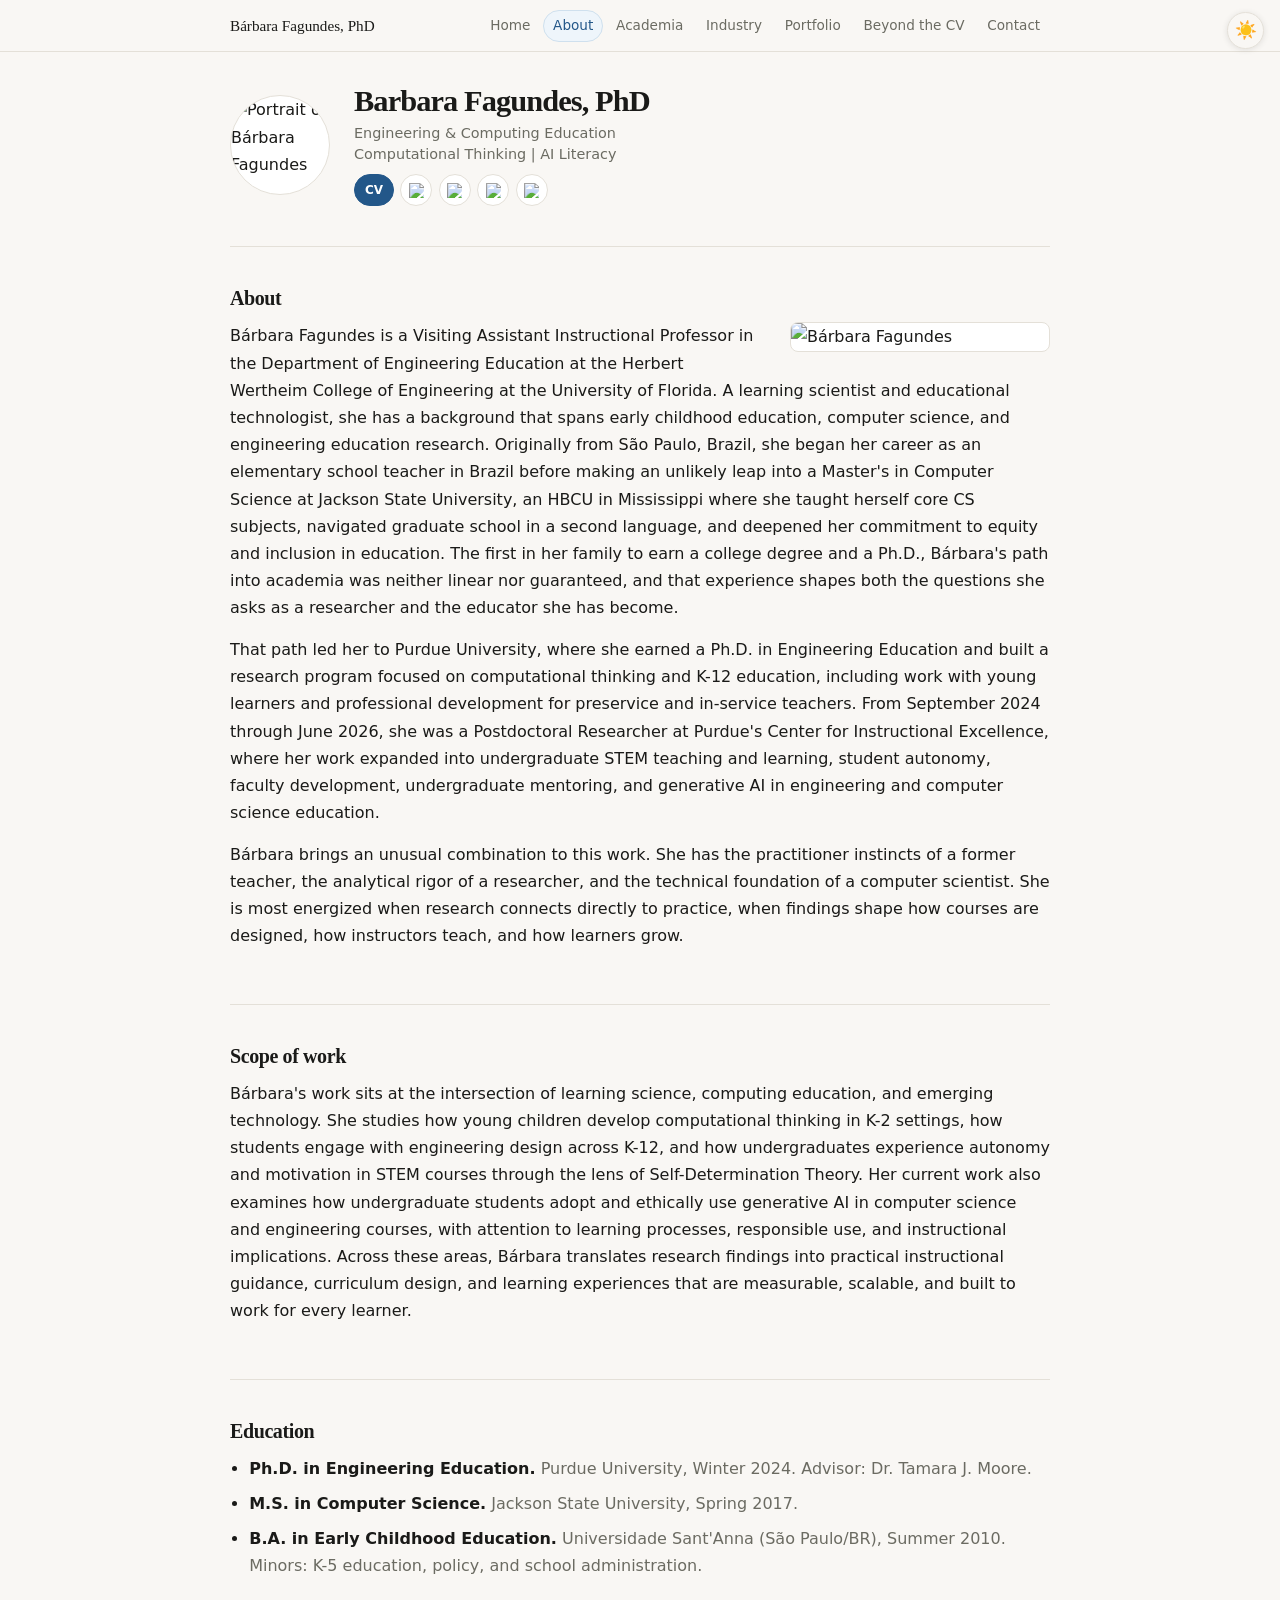
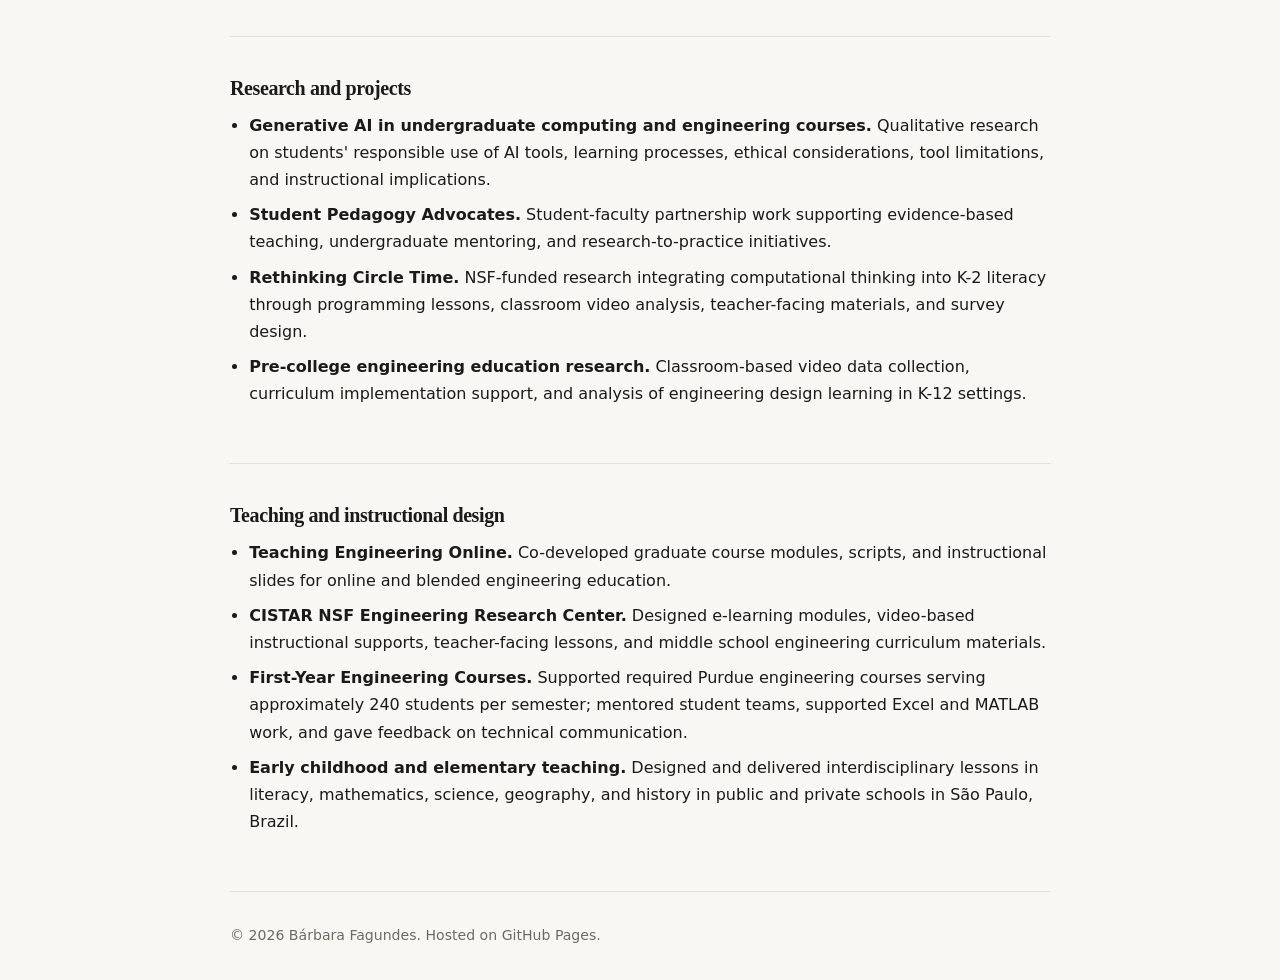
==== commit c40474a1: "Add Herbert Wertheim College affiliation" ====
--- a/about.html
+++ b/about.html
@@ -117,7 +117,7 @@
         <img src="assets/bfagundes_headshot.jpeg" alt="Bárbara Fagundes" />
       </figure>
 
-      <p>Bárbara Fagundes is a Visiting Assistant Instructional Professor in the Department of Engineering Education at the University of Florida. A learning scientist and educational technologist, she has a background that spans early childhood education, computer science, and engineering education research. Originally from São Paulo, Brazil, she began her career as an elementary school teacher in Brazil before making an unlikely leap into a Master's in Computer Science at Jackson State University, an HBCU in Mississippi where she taught herself core CS subjects, navigated graduate school in a second language, and deepened her commitment to equity and inclusion in education. The first in her family to earn a college degree and a Ph.D., Bárbara's path into academia was neither linear nor guaranteed, and that experience shapes both the questions she asks as a researcher and the educator she has become.</p>
+      <p>Bárbara Fagundes is a Visiting Assistant Instructional Professor in the Department of Engineering Education at the Herbert Wertheim College of Engineering at the University of Florida. A learning scientist and educational technologist, she has a background that spans early childhood education, computer science, and engineering education research. Originally from São Paulo, Brazil, she began her career as an elementary school teacher in Brazil before making an unlikely leap into a Master's in Computer Science at Jackson State University, an HBCU in Mississippi where she taught herself core CS subjects, navigated graduate school in a second language, and deepened her commitment to equity and inclusion in education. The first in her family to earn a college degree and a Ph.D., Bárbara's path into academia was neither linear nor guaranteed, and that experience shapes both the questions she asks as a researcher and the educator she has become.</p>
 
       <p>That path led her to Purdue University, where she earned a Ph.D. in Engineering Education and built a research program focused on computational thinking and K-12 education, including work with young learners and professional development for preservice and in-service teachers. From September 2024 through June 2026, she was a Postdoctoral Researcher at Purdue's Center for Instructional Excellence, where her work expanded into undergraduate STEM teaching and learning, student autonomy, faculty development, undergraduate mentoring, and generative AI in engineering and computer science education.</p>
 
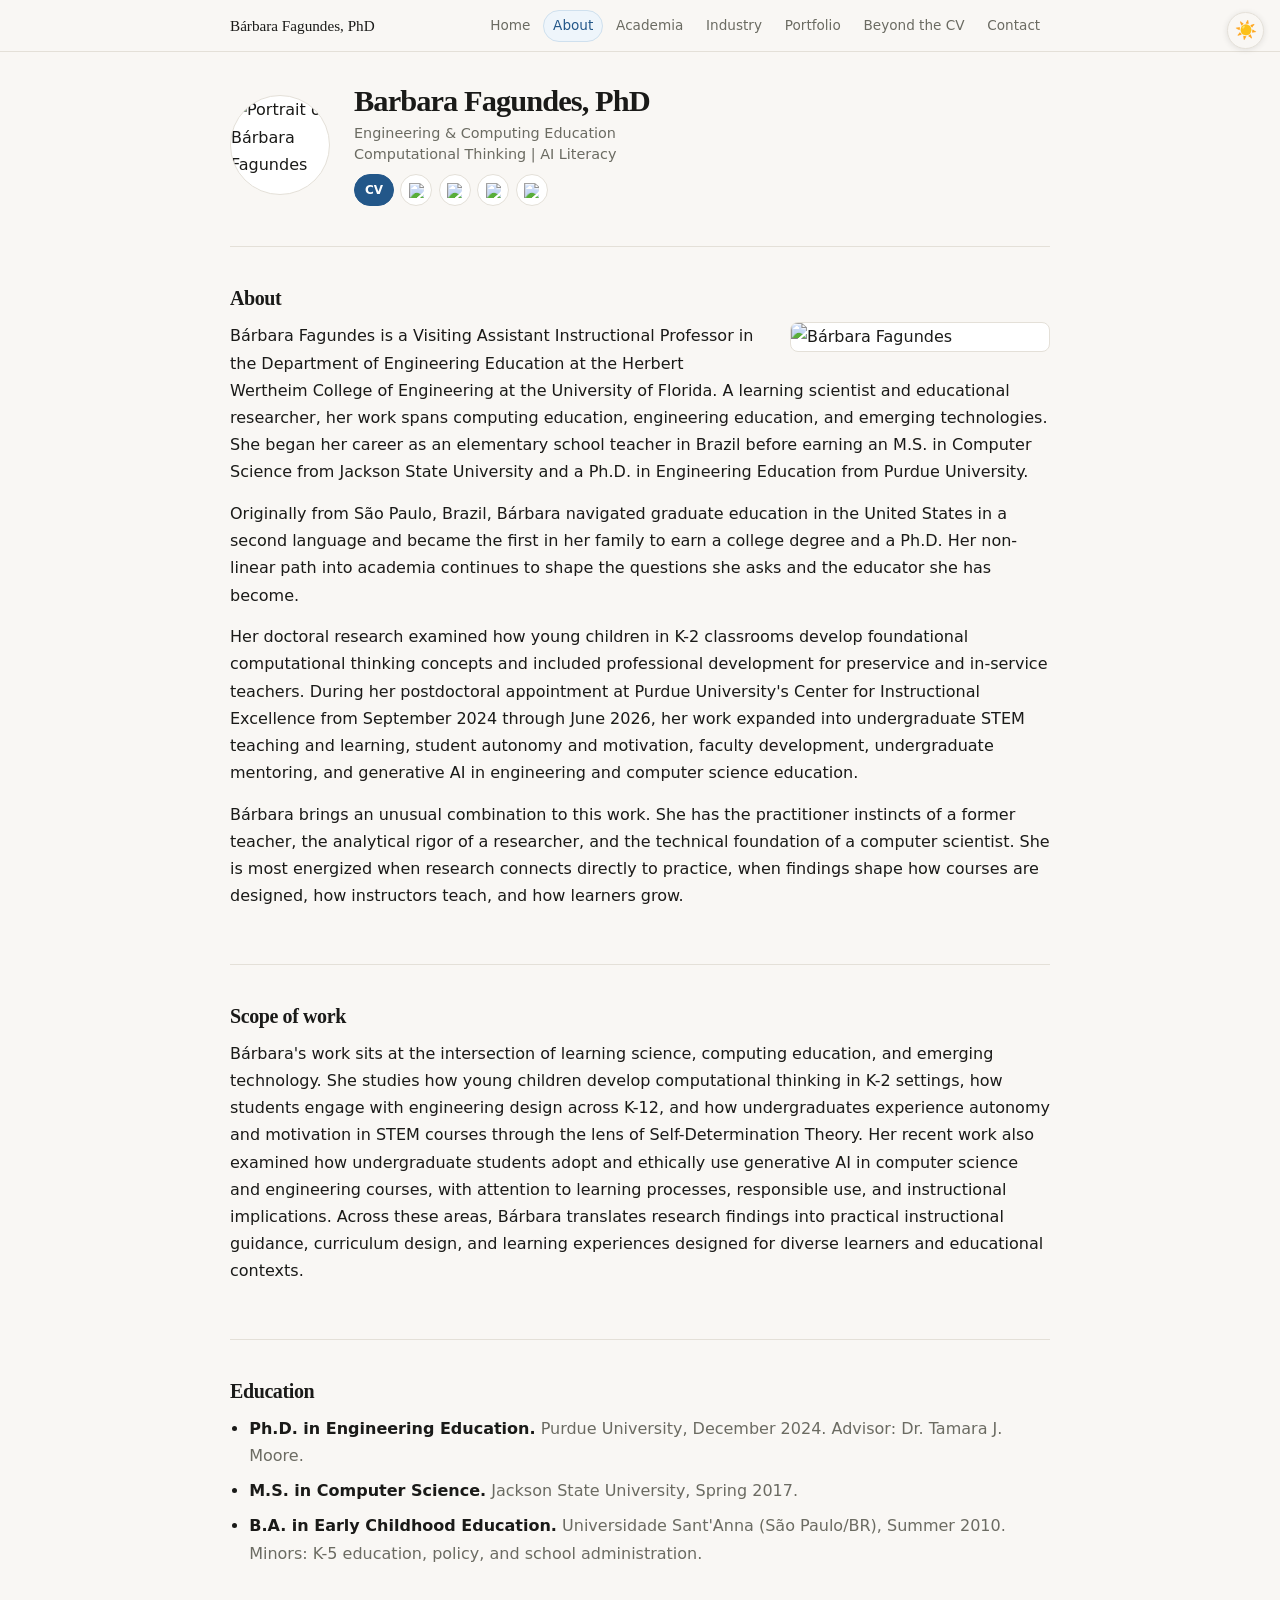
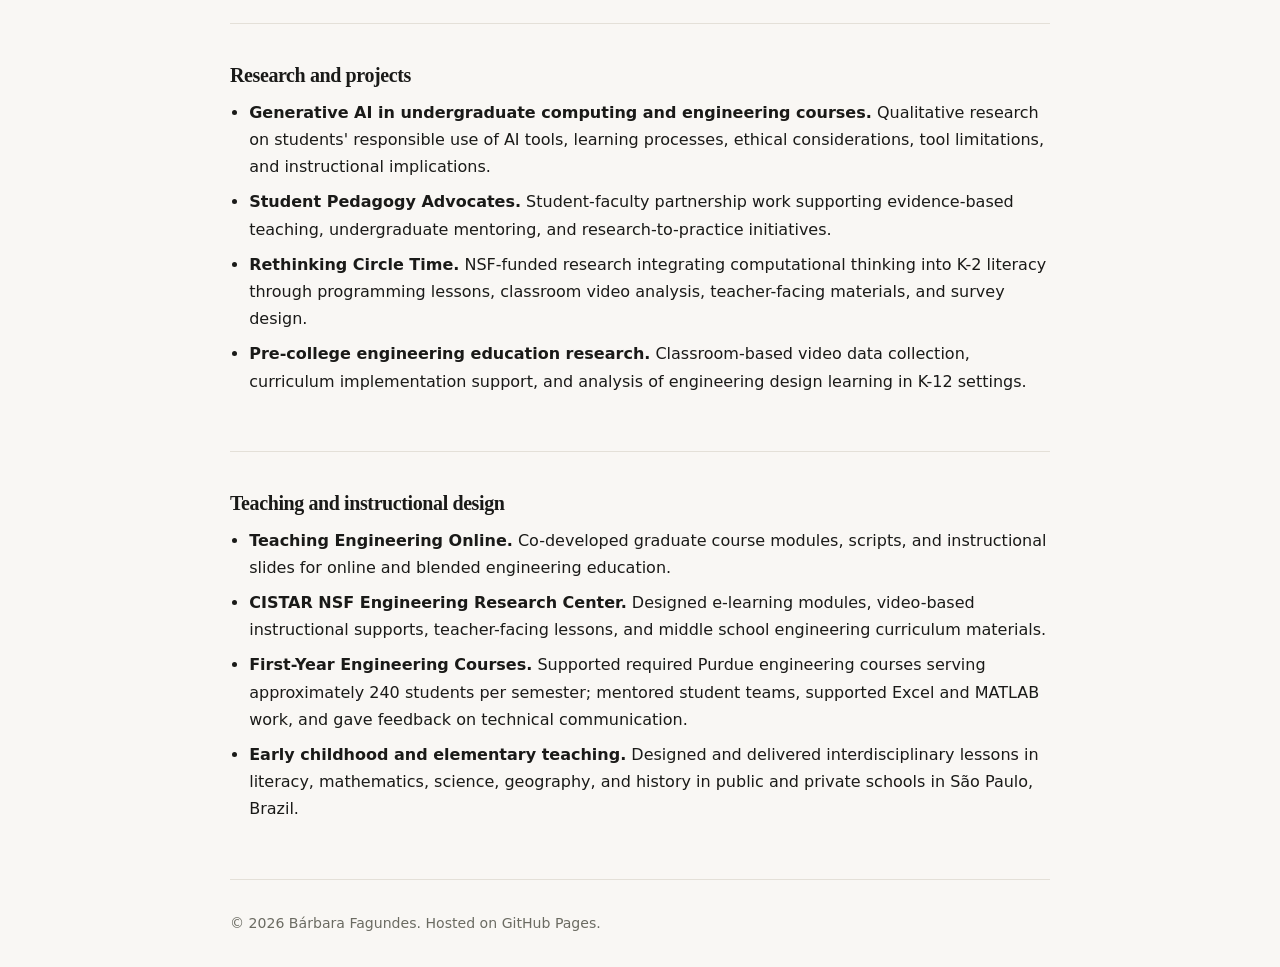
==== commit e8c7fe19: "Update professional site and CV" ====
--- a/about.html
+++ b/about.html
@@ -117,16 +117,18 @@
         <img src="assets/bfagundes_headshot.jpeg" alt="Bárbara Fagundes" />
       </figure>
 
-      <p>Bárbara Fagundes is a Visiting Assistant Instructional Professor in the Department of Engineering Education at the Herbert Wertheim College of Engineering at the University of Florida. A learning scientist and educational technologist, she has a background that spans early childhood education, computer science, and engineering education research. Originally from São Paulo, Brazil, she began her career as an elementary school teacher in Brazil before making an unlikely leap into a Master's in Computer Science at Jackson State University, an HBCU in Mississippi where she taught herself core CS subjects, navigated graduate school in a second language, and deepened her commitment to equity and inclusion in education. The first in her family to earn a college degree and a Ph.D., Bárbara's path into academia was neither linear nor guaranteed, and that experience shapes both the questions she asks as a researcher and the educator she has become.</p>
-
-      <p>That path led her to Purdue University, where she earned a Ph.D. in Engineering Education and built a research program focused on computational thinking and K-12 education, including work with young learners and professional development for preservice and in-service teachers. From September 2024 through June 2026, she was a Postdoctoral Researcher at Purdue's Center for Instructional Excellence, where her work expanded into undergraduate STEM teaching and learning, student autonomy, faculty development, undergraduate mentoring, and generative AI in engineering and computer science education.</p>
+      <p>Bárbara Fagundes is a Visiting Assistant Instructional Professor in the Department of Engineering Education at the Herbert Wertheim College of Engineering at the University of Florida. A learning scientist and educational researcher, her work spans computing education, engineering education, and emerging technologies. She began her career as an elementary school teacher in Brazil before earning an M.S. in Computer Science from Jackson State University and a Ph.D. in Engineering Education from Purdue University.</p>
+
+      <p>Originally from São Paulo, Brazil, Bárbara navigated graduate education in the United States in a second language and became the first in her family to earn a college degree and a Ph.D. Her non-linear path into academia continues to shape the questions she asks and the educator she has become.</p>
+
+      <p>Her doctoral research examined how young children in K-2 classrooms develop foundational computational thinking concepts and included professional development for preservice and in-service teachers. During her postdoctoral appointment at Purdue University's Center for Instructional Excellence from September 2024 through June 2026, her work expanded into undergraduate STEM teaching and learning, student autonomy and motivation, faculty development, undergraduate mentoring, and generative AI in engineering and computer science education.</p>
 
       <p>Bárbara brings an unusual combination to this work. She has the practitioner instincts of a former teacher, the analytical rigor of a researcher, and the technical foundation of a computer scientist. She is most energized when research connects directly to practice, when findings shape how courses are designed, how instructors teach, and how learners grow.</p>
     </section>
 
     <section>
       <h2>Scope of work</h2>
-      <p>Bárbara's work sits at the intersection of learning science, computing education, and emerging technology. She studies how young children develop computational thinking in K-2 settings, how students engage with engineering design across K-12, and how undergraduates experience autonomy and motivation in STEM courses through the lens of Self-Determination Theory. Her current work also examines how undergraduate students adopt and ethically use generative AI in computer science and engineering courses, with attention to learning processes, responsible use, and instructional implications. Across these areas, Bárbara translates research findings into practical instructional guidance, curriculum design, and learning experiences that are measurable, scalable, and built to work for every learner.</p>
+      <p>Bárbara's work sits at the intersection of learning science, computing education, and emerging technology. She studies how young children develop computational thinking in K-2 settings, how students engage with engineering design across K-12, and how undergraduates experience autonomy and motivation in STEM courses through the lens of Self-Determination Theory. Her recent work also examined how undergraduate students adopt and ethically use generative AI in computer science and engineering courses, with attention to learning processes, responsible use, and instructional implications. Across these areas, Bárbara translates research findings into practical instructional guidance, curriculum design, and learning experiences designed for diverse learners and educational contexts.</p>
     </section>
 
     <section>
@@ -134,7 +136,7 @@
       <ul>
         <li>
           <span class="item-title">Ph.D. in Engineering Education.</span>
-          <span class="meta">Purdue University, Winter 2024. Advisor: Dr. Tamara J. Moore.</span>
+          <span class="meta">Purdue University, December 2024. Advisor: Dr. Tamara J. Moore.</span>
         </li>
         <li>
           <span class="item-title">M.S. in Computer Science.</span>
